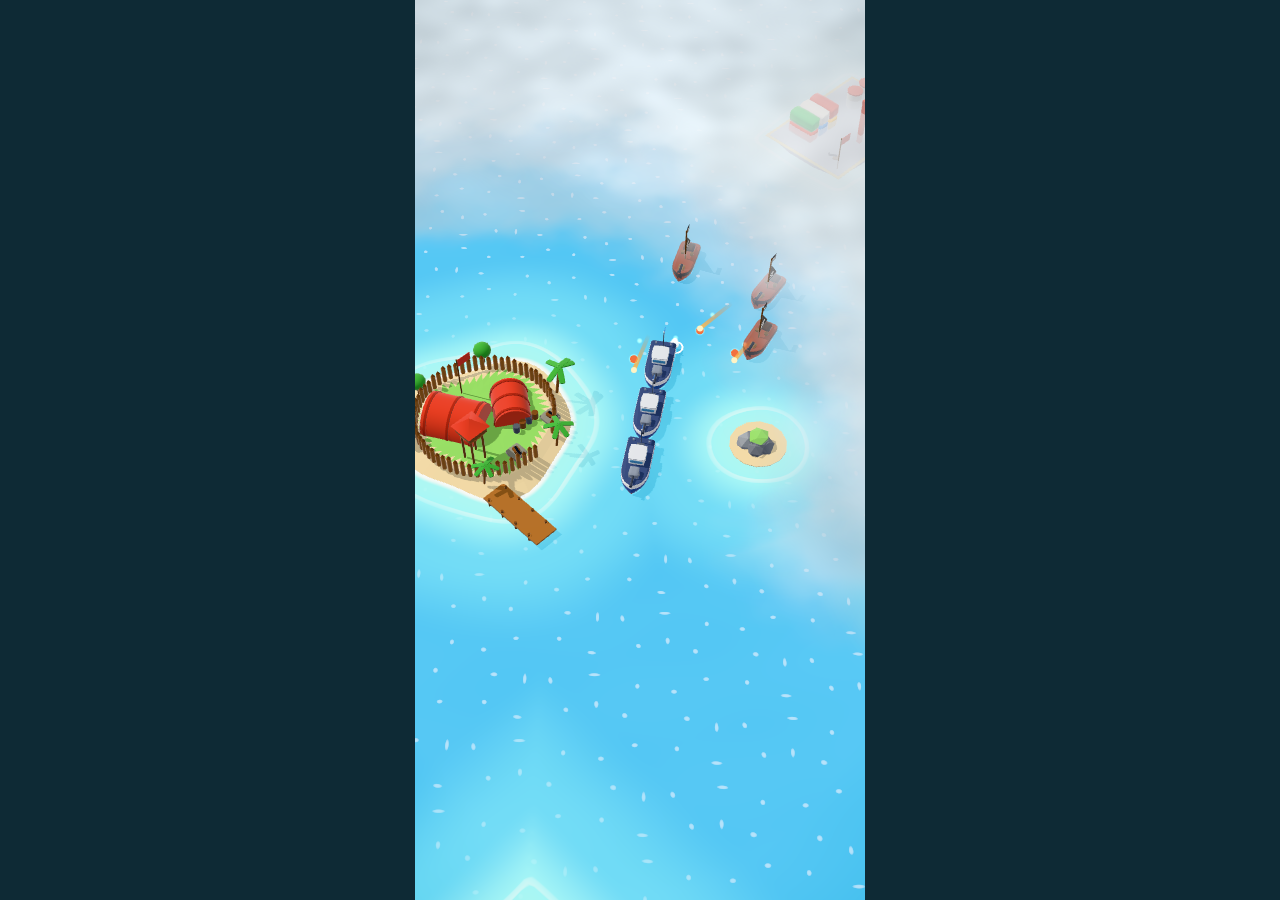
==== index.html @ ae0658dd "Harbor Front: playable HTML prototype Co-Authored-By: Claude Opus 5.5 <noreply@anthropic.com>" ====
<!doctype html>
<html lang="en">
<head>
<meta charset="utf-8">
  <link rel="icon" href="img/ui-power.png">
<meta name="viewport" content="width=device-width,initial-scale=1,maximum-scale=1,user-scalable=no,viewport-fit=cover">
<meta name="apple-mobile-web-app-capable" content="yes">
<meta name="theme-color" content="#1f9fc0">
<title>Harbor Front</title>
<link rel="stylesheet" href="css/game.css">
<script type="importmap">{ "imports": { "three": "./vendor/three.module.js" } }</script>
<link rel="modulepreload" href="vendor/three.module.js">
<link rel="modulepreload" href="vendor/three.core.js">
</head>
<body data-lb="off">
<div id="app">
  <canvas id="cv"></canvas>
  <canvas id="fx2d"></canvas>
  <div id="world"></div>
  <div id="dim" class="hidden"></div>

  <!-- top-left: HQ badge, gold, power, INCOMING -->
  <div id="tl">
    <div id="hqbadge" class="hidden"><img src="img/ic-capt.png" alt=""><b id="t-hq">1</b></div>
    <div id="tlcol">
      <div class="tlrow"><div class="pill" id="p-gold"><img src="img/coin.png" alt=""><span id="t-gold">0</span></div><div class="pill hidden" id="p-gem"><img src="img/gem.png" alt=""><span id="t-gem">0</span></div></div>
      <div class="pill hidden" id="p-power"><i class="shield"></i><span id="t-power">0</span></div>
    </div>
  </div>
  <div id="incoming" class="hidden"><img src="img/inc-flag.png" alt=""><!-- R-300 round 8: the whole mothership at 34 px was a brown blur (second review); its skull bridge with fan rings read as a robot head (third review); Ironjaw's skull-and-crossbones flag --><div><b id="t-inc">14:00</b><span id="t-incs">INCOMING</span></div></div>
  <div id="zboss" class="hidden"><b>PIRATE MOTHERSHIP</b><div class="bb"><i class="tr"></i><i class="hp"></i></div></div>

  <!-- top-right: mission tag -->
  <div id="mission"><div id="dots"></div><span id="t-mission">Mission-1</span></div>
  <button id="b-gear" aria-label="Prototype test panel">TEST</button>

  <!-- right: Upgrades -->
  <button id="b-upg"><i></i><span>Upgrades</span><em id="upg-dot" class="hidden">!</em></button>

  <!-- bottom-left: quest bar -->
  <div id="questwrap">
    <button id="b-heroes" class="hidden"><img src="img/heroes-cards.png" alt=""><span>Captains</span><em class="dot"></em></button>
    <button id="b-fleet" aria-label="Fleet"><img src="img/gunboat-a.png" alt=""></button>
    <button id="quest"><i class="clock"></i><span id="t-quest">Upgrade Gunboat to Lv.2 (1/2)</span></button>
  </div>

  <!-- upgrade card (pops above a shed) -->
  <div id="card" class="hidden">
    <h2 id="c-lv">Level 2</h2><h3 id="c-name">Gunboat</h3>
    <div id="c-stars"></div>
    <div id="c-prog"><i id="c-bar"></i><b>+1</b><img src="img/medal.png" alt=""></div>
    <div id="c-box"><img id="c-img" src="img/gunboat-a.png" alt=""><div><p><i class="ic-dmg"></i><span id="c-dmg">30</span></p><p><i class="ic-clock"></i><span id="c-time">4s</span></p></div></div>
    <button id="c-buy" class="blue"><em id="c-pro">Promote</em><img src="img/coin.png" alt=""><span id="c-cost">2</span></button>
    <div id="c-tip"></div>
  </div>

  <!-- HQ panel: Military Base -> Harbor HQ with boost path -->
  <div id="hq" class="panel hidden">
    <div class="pill star"><img src="img/medal.png" alt=""><span id="h-stars">0</span></div>
    <div class="pill coin" id="h-goldp"><img src="img/coin.png" alt=""><span id="h-gold">0</span></div>
    <button class="x" data-close="hq">&#10005;</button>
    <div id="hq-in">
      <div id="hq-head"><h2>Lv. <b id="h-lv">1</b> Harbor HQ</h2><div id="h-bar"><i></i></div><img src="img/chest.png" alt=""></div>
      <div id="hq-up"></div>
      <div id="hq-list"></div>
    </div>
  </div>

  <div id="confl"></div>
  <!-- dialogue -->
  <div id="talk" class="hidden">
    <button id="skip">Skip &#10095;</button>
    <div id="talk-wrap"><div id="talk-comic" class="hidden"><img src="" alt=""></div><img id="talk-por" src="" alt=""><div id="talk-box"><h4 id="talk-name"></h4><p id="talk-text"></p></div></div>
  </div>

  <div id="finger" class="hidden"></div>
  <div id="toast" class="hidden"></div>
  <div id="spot" class="hidden"></div>
  <div id="callout"></div>
  <div id="fxl"></div>
  <div id="bwarn" class="hidden"><b>BOSS INCOMING</b><small>IRONJAW</small></div>
  <div id="flash"></div>

  <!-- reward popup -->
  <div id="reward" class="hidden"><div class="rays"></div><img id="rw-img" src="img/chest-open.png" alt=""><div id="rw-items"></div><button class="green" id="rw-ok">Collect</button></div>

  <!-- manual battle -->
  <div id="fight" class="hidden">
    <div id="f-top">
      <div class="f-side"><img src="img/por-skye.png" alt=""><span><i class="shield"></i><b id="f-us">0</b></span></div>
      <div id="f-shield">40</div>
      <div class="f-side r"><span><b id="f-them">0</b><i class="shield red"></i></span><img src="img/por-ironjaw.png" alt=""></div>
    </div>
    <div id="f-vs" class="hidden"><div class="vs-l"><img src="img/por-skye.png" alt=""><b id="vs-us">0</b></div><i>VS</i><div class="vs-r"><img src="img/por-ironjaw.png" alt=""><b id="vs-them">0</b></div></div>
    <div id="f-boss"><b>IRONJAW</b><div class="bb"><i class="tr"></i><i class="hp"></i></div></div>
    <div id="f-heroes"></div>
    <div id="f-timer">1:30</div>
    <div id="f-bottom">
      <button id="f-back" aria-label="Back">&#8630;</button>
      <div id="f-energy"><i></i><b id="f-en">50</b></div>
      <button id="f-card"><img src="img/gunboat-a.png" alt=""><span>Strike Squad</span><b><i></i>50</b></button>
      <div id="f-tip" class="hidden">Tap to send a <em>squad</em>!</div>
    </div>
  </div>
  <div id="ult" class="hidden"><div id="ult-card"><em>Ultimate-DPS</em><img src="img/hero-card.jpg" alt=""></div></div>
  <div id="f-lose" class="hidden"><div class="box"><h2>Defeat</h2><p>Ironjaw held on this time.</p><div class="tip"><img id="fl-img" src="img/gunboat-a.png" alt=""><p id="fl-tip"></p></div><div class="btns"><button class="grey" id="fl-back">Harbor</button><button class="green" id="fl-retry">Retry</button></div></div></div>

  <!-- win / end panels -->
  <div id="hqup" class="hidden"><div class="hu-conf"></div><div class="hu-in">
    <h2>HQ Upgrade</h2>
    <div class="hu-badge"><div class="rays"></div><img src="img/hq-badge.png" alt=""><b id="hu-lv">2</b></div>
    <div class="hu-row hu-pw"><span>Power</span><b id="hu-pa">0</b><i>&#10148;</i><b id="hu-pb" class="g">0</b></div>
    <div class="hu-row hu-bo"><span>Boosts</span><b id="hu-a">0</b><i>&#10148;</i><b id="hu-b" class="g">5</b></div>
    <h5>New Buildings</h5>
    <div class="hu-new"><img id="hu-img" src="" alt=""><span id="hu-name"></span></div>
    <p class="hu-tap">Tap to continue</p>
  </div></div>
  <!-- INCOMING (Top Force 9:40 and 30:00): boss art, countdown, rewards, two goals with Go; after the win, Claim -->
  <div id="incp" class="hidden"><div class="ip-in">
    <button class="ip-x" id="ip-x">&#10005;</button>
    <div class="ip-art"><img src="img/boss-mother.png" alt=""><h2>INCOMING</h2></div>
    <b class="ip-t" id="ip-t">14:00</b>
    <h5><span>Rewards</span></h5>
    <div class="ip-rw"><span><img src="img/gem.png" alt=""><b>100</b></span><span><img src="img/coin.png" alt=""><b>300</b></span></div>
    <div id="ip-rows"></div>
    <button class="green hidden" id="ip-claim">Claim</button>
  </div></div>
  <!-- full-screen boss banner (Top Force 25:10) -->
  <div id="banner" class="hidden"><div class="bn-stripe"></div><img src="img/boss-mother.png" alt=""><h2>INCOMING</h2></div>
  <!-- hero lineup before the manual fight (Top Force 25:40: deploy slots, hero cards, Quick Assign, Battles) -->
  <div id="lineup" class="hidden">
    <div class="lu-top"><span>Mission 40</span><b>Assign your captains</b></div>
    <div class="lu-slots"><div class="lu-slot"></div><div class="lu-slot"></div></div>
    <div class="lu-sheet">
      <div class="lu-head">Your captains<small>Each one leads a squad of gunboats and helicopters</small></div>
      <div class="lu-cards" id="lu-cards"></div>
      <div class="lu-btns"><button class="blue" id="lu-back">&#8630;</button><button class="blue" id="lu-quick">Quick Assign</button><button class="green" id="lu-go">Battle</button></div>
    </div>
  </div>
  <!-- first offer (Top Force 28:20): the hero just seen in the fight -->
  <div id="offer" class="hidden"><div class="of-in">
    <button class="ip-x" id="of-x">&#10005;</button>
    <div class="of-head"><h2>Harbor Starter Pack</h2><b class="of-val">5x<br>VALUE</b></div>
    <div class="of-box">
      <img src="img/chest-open.png" alt="">
      <div class="of-items"><span><img src="img/gem.png" alt=""><b>300</b></span><span><img src="img/coin.png" alt=""><b>2,000</b></span><span><img src="img/por-bram.png" alt=""><b>Bram x10</b></span></div>
      <p class="of-d">Gems, gold and <b>10 Bram shards</b> to level up your new captain.</p>
      <button class="gold" id="of-buy">US$0.99</button>
      <s class="of-was">US$4.99</s>
    </div>
    <small>Prototype: no real purchase</small>
  </div></div>
  <!-- hero list (Top Force 33:00) -->
  <div id="heroes" class="hidden">
    <h2>Captains</h2>
    <div class="hl-tabs" id="hl-tabs"><b class="on" data-t="">All</b><b data-t="gunboat">Gunboats</b><b data-t="torpedo">Torpedo</b><b data-t="destroyer">Helicopters</b></div>
    <p class="hl-sum" id="hl-sum"></p>
    <div class="hl-grid" id="hl-grid"></div>
    <p class="hl-note">Tap a captain to see their skill. Shards from chests and packs unlock and level captains.</p>
    <div id="hl-det" class="hidden"></div>
    <button class="blue" id="hl-back">&#8630;</button>
  </div>
  <div id="victory" class="panel hidden"></div>
  <div id="end" class="panel hidden"></div>

  <!-- settings -->
  <div id="settings" class="panel hidden">
    <div class="sbox">
    <button class="x" data-close="settings">&#10005;</button>
    <h2>Prototype Test</h2>
    <p class="row">Game speed <span class="seg" id="s-speed"><button data-v="1">x1</button><button data-v="2">x2</button><button data-v="3">x3</button></span></p>
    <p class="row">Sound <span class="seg" id="s-sound"><button data-v="1">On</button><button data-v="0">Off</button></span></p>
    <p class="row">Vibration <span class="seg" id="s-vibe"><button data-v="1">On</button><button data-v="0">Off</button></span></p>
    <p class="row"><button class="blue" id="s-reset">Restart from Mission 1</button></p>
    <p class="note">Prototype: Harbor Front, one loop of the Top Force: Commander tutorial and core loop on a navy theme.</p>
    </div>
  </div>
</div>
<script type="module" src="js/main.js"></script>
</body>
</html>
---- css/game.css ----
/* Fonts (round 4, owner 04:24 "pick better font to use and make sure easy to read"): Barlow, the same family of
   narrow bold sans Top Force uses for its HUD and dialogue. Semi Condensed for all text, Condensed Italic for names
   and big titles. SIL OFL 1.1, see fonts/Barlow-OFL.txt. */
@font-face { font-family: "Barlow SC"; src: url(../fonts/BarlowSemiCondensed-Bold.ttf) format("truetype"); font-weight: 700; }
@font-face { font-family: "Barlow SC"; src: url(../fonts/BarlowSemiCondensed-ExtraBold.ttf) format("truetype"); font-weight: 800; }
@font-face { font-family: "Barlow C"; src: url(../fonts/BarlowCondensed-Bold.ttf) format("truetype"); font-weight: 700; }
@font-face { font-family: "Barlow C"; src: url(../fonts/BarlowCondensed-ExtraBold.ttf) format("truetype"); font-weight: 800; }
@font-face { font-family: "Barlow C"; src: url(../fonts/BarlowCondensed-BoldItalic.ttf) format("truetype"); font-weight: 700; font-style: italic; }
@font-face { font-family: "Barlow C"; src: url(../fonts/BarlowCondensed-ExtraBoldItalic.ttf) format("truetype"); font-weight: 800; font-style: italic; }
* { box-sizing: border-box; -webkit-tap-highlight-color: transparent; user-select: none; -webkit-user-select: none; }
html, body { margin: 0; height: 100%; background: #0e2a35; overflow: hidden; touch-action: none; }
body { font-family: "Barlow SC", "Arial Narrow", system-ui, sans-serif; font-weight: 700; color: #fff; letter-spacing: 0.1px; }
.ttl, #talk-name, #fightbtn b, #toast.big, .box h2, #card h2, #hq-head h2, #incoming b { font-family: "Barlow C", "Barlow SC", sans-serif; font-style: italic; font-weight: 800; }
button { font: inherit; color: inherit; border: 0; background: none; cursor: pointer; padding: 0; }
.hidden { display: none !important; }

#app { position: relative; height: var(--app-vh, 100dvh); width: min(100vw, calc(var(--app-vh, 100dvh) * 0.5)); margin: 0 auto; overflow: hidden; background: #2bb3d0; }
#cv { position: absolute; inset: 0; width: 100%; height: 100%; display: block; touch-action: none; }
#world { position: absolute; inset: 0; pointer-events: none; }
#fx2d { position: absolute; inset: 0; width: 100%; height: 100%; pointer-events: none; }
#dim { position: absolute; inset: 0; background: rgba(0, 0, 0, 0.55); pointer-events: none; z-index: 5; }

/* outlined game text */
.ol, .pill span, #mission span, #b-upg span, #quest span, #card h2, #card h3, #c-box span, #incoming b, #incoming span, #f-top b, #f-shield, #f-en, #f-timer, .wlab, .lvl, #fightbtn b {
  font-weight: 800; text-shadow: 0 1.5px 0 #10202a, 1px 0 0 #10202a, -1px 0 0 #10202a, 0 -1px 0 #10202a; }

/* ---------- top-left ---------- */
#tl { position: absolute; left: 8px; top: calc(env(safe-area-inset-top, 0px) + 8px); display: flex; gap: 6px; z-index: 6; align-items: flex-start; }
#hqbadge { width: 42px; height: 42px; border-radius: 9px; background: linear-gradient(#5fc3e8, #2a83b8); border: 2px solid #0e3550; position: relative; display: grid; place-items: center; box-shadow: 0 2px 0 #0e3550; }
#hqbadge img { width: 32px; height: 32px; object-fit: contain; }
#hqbadge b { position: absolute; bottom: -4px; left: 50%; transform: translateX(-50%); background: #0e3550; border-radius: 6px; font-size: 11px; padding: 0 5px; }
#tlcol { display: flex; flex-direction: column; gap: 3px; }
.pill { display: flex; align-items: center; gap: 5px; height: 22px; min-width: 76px; padding: 0 10px 0 2px; border-radius: 6px; background: rgba(16, 28, 36, 0.72); font-size: 15px; }
.pill img { width: 20px; height: 20px; object-fit: contain; }
.shield { display: inline-block; width: 18px; height: 20px; background: url(../img/ui-power.png) center / contain no-repeat; }
.shield.red { background-image: url(../img/ui-enemy.png); }
#p-gold.bump { animation: bump 0.25s; }
@keyframes bump { 50% { transform: scale(1.15); } }

#incoming { position: absolute; left: 8px; top: calc(env(safe-area-inset-top, 0px) + 58px); z-index: 6; display: flex; align-items: center; gap: 6px; height: 40px; padding: 0 14px 0 4px;
  background: linear-gradient(#ff4b3a, #d8281e); border: 2px solid #7b120c; border-radius: 6px; box-shadow: 0 2px 0 #7b120c; }
#incoming img { width: 34px; height: 34px; object-fit: cover; object-position: 50% 10%; border-radius: 4px; background: #5a0d08; }
#incoming div { display: flex; flex-direction: column; line-height: 1; }
#incoming b { font-size: 22px; letter-spacing: 0.5px; }
#incoming span { font-size: 11px; font-weight: 800; letter-spacing: 0.5px; }
#incoming.warn { animation: pulse 0.8s infinite; }
@keyframes pulse { 50% { filter: brightness(1.3); } }

/* ---------- mission tag ---------- */
#mission { position: absolute; right: 56px; top: calc(env(safe-area-inset-top, 0px) + 8px); z-index: 6; display: flex; flex-direction: column; align-items: center; gap: 2px; }
#dots { display: flex; gap: 4px; padding: 3px 6px; background: rgba(16, 28, 36, 0.6); border-radius: 14px; }
#dots i { width: 20px; height: 20px; border-radius: 50%; background: #e46b1e; border: 2px solid #3a1a08; display: grid; place-items: center; font-style: normal; font-size: 11px; }
#dots i::after { content: "\2620"; color: #3a1a08; }
#dots i.done { background: #58c742; border-color: #1d4c14; }
#dots i.done::after { content: "\2714"; color: #fff; }
#dots i.boss { background: #c8221a; width: 24px; height: 24px; margin-top: -2px; }
#dots i.boss::after { color: #fff; }
#t-mission { font-size: 14px; }
/* a TEST chip, not a gear: the panel holds prototype test switches, not a game settings page (owner: no settings in early development) */
#b-gear { position: absolute; right: 8px; top: calc(env(safe-area-inset-top, 0px) + 14px); z-index: 6; height: 22px; padding: 0 7px; border-radius: 11px; background: rgba(16, 28, 36, 0.6); font-size: 11px; line-height: 22px; letter-spacing: 0.5px; }

/* ---------- Upgrades ---------- */
#b-upg { position: absolute; right: 6px; top: 62%; z-index: 6; width: 64px; display: flex; flex-direction: column; align-items: center; }
#b-upg i { width: 50px; height: 46px; border-radius: 8px; background: linear-gradient(#56c84a, #2f8d2a); border: 2px solid #164a12; box-shadow: 0 3px 0 #164a12; position: relative; }
#b-upg i::after { content: ""; position: absolute; left: 8px; top: 4px; width: 30px; height: 34px; background: url(../img/ui-up.png) center / contain no-repeat; }
#b-upg span { font-size: 14px; margin-top: 2px; }
#b-upg em { position: absolute; right: 4px; top: -4px; width: 18px; height: 18px; border-radius: 50%; background: #e8261c; border: 2px solid #fff; font-style: normal; font-size: 11px; display: grid; place-items: center; }

/* ---------- quest bar ---------- */
#questwrap { position: absolute; left: 6px; bottom: calc(env(safe-area-inset-bottom, 0px) + 14px); z-index: 6; display: flex; flex-direction: column; gap: 8px; align-items: flex-start; max-width: 86%; }
#b-fleet { width: 42px; height: 42px; border-radius: 50%; background: #1d2a30; border: 2px solid #8fd35a; display: grid; place-items: center; }
#b-fleet img { width: 30px; height: 30px; object-fit: contain; }
#quest { display: flex; align-items: center; gap: 6px; padding: 0 12px 0 0; height: 32px; border-radius: 6px; background: rgba(20, 26, 30, 0.82); font-size: 15px; text-align: left; }
#quest .clock { width: 32px; height: 32px; margin-left: -2px; background: url(../img/ui-clock.png) center / contain no-repeat; font-size: 0; }
#quest.done { background: linear-gradient(#5ccf46, #2f8d2a); animation: pulse 1s infinite; }
#quest.done span::after { content: "  Claim"; color: #fff6a8; }

/* ---------- world labels ---------- */
.wl { position: absolute; transform: translate(-50%, -100%); pointer-events: auto; }
/* round 7: the arming table's bubble (Top Force 0:26: a white bubble with the weapon and a count) */
.armt { display: flex; align-items: center; gap: 2px; padding: 1px 6px 1px 3px; border-radius: 9px; background: #fff; color: #18324a; font-size: 13px; pointer-events: none; box-shadow: 0 2px 0 rgba(0, 0, 0, 0.25); }
.armt::after { content: ''; position: absolute; left: 50%; bottom: -5px; margin-left: -5px; border: 5px solid transparent; border-bottom: 0; border-top-color: #fff; }
.armt img { width: 20px; height: 20px; object-fit: contain; }
.lvl { font-size: 14px; padding: 0 5px; border-radius: 5px; background: rgba(14, 40, 60, 0.7); white-space: nowrap; display: flex; align-items: center; gap: 2px; transition: opacity 0.2s; }
.lvl.over { opacity: 0.3; } /* round 6: a boat under the tag shows through */
.lvl .st { color: #ffcf3d; font-size: 10px; }
.lvl .hst { color: #ffcf3d; font-size: 12px; margin-left: 4px; }
.bang { position: absolute; right: -14px; top: -6px; width: 18px; height: 18px; border-radius: 50%; background: #e8261c; border: 2px solid #fff; font-size: 11px; display: grid; place-items: center; animation: hop 0.9s infinite; }
@keyframes hop { 50% { transform: translateY(-3px); } }
.hit { position: absolute; transform: translate(-50%, -50%); pointer-events: auto; }
.plot { position: absolute; transform: translate(-50%, -50%); pointer-events: auto; width: 84px; height: 56px; display: grid; place-items: center; }
.plot b { font-size: 14px; background: #2f8d2a; border-radius: 5px; padding: 1px 6px; white-space: nowrap; }
.plot b.no { background: rgba(14, 40, 60, 0.8); }
.plot .pin { position: absolute; top: -34px; width: 30px; height: 30px; border-radius: 50% 50% 50% 0; transform: rotate(-45deg); background: linear-gradient(#ffb43d, #f07a14); border: 2px solid #fff; }
.plot .pin img { width: 22px; height: 22px; transform: rotate(45deg); margin: 2px; object-fit: contain; }
.wlab { position: absolute; transform: translate(-50%, -100%); font-size: 12px; text-align: center; pointer-events: none; }
.wlab .bar { width: 64px; height: 12px; background: #2a0c0a; border-radius: 3px; border: 1px solid #000; position: relative; margin-top: 1px; }
.wlab .bar i { position: absolute; inset: 1px; background: #e8261c; border-radius: 2px; }
.wlab .bar b { position: absolute; inset: 0; font-size: 10px; line-height: 11px; }
.wlab .cap { background: rgba(10, 16, 20, 0.75); border-radius: 3px; padding: 0 4px; }
#fightbtn { position: absolute; transform: translate(-50%, -50%); pointer-events: auto; z-index: 7; width: 92px; height: 50px; border-radius: 8px; background: linear-gradient(#ffb43d, #f07a14); border: 3px solid #fff3b0; box-shadow: 0 0 22px #ffcc55, 0 3px 0 #8a3b06;
  display: flex; flex-direction: column; align-items: center; justify-content: center; line-height: 1; animation: pulse 1s infinite; }
/* the hand's tip sits low-left inside the button (it used to sit on the bottom edge and taps missed); the hit area reaches
   10px past the edge so a tap at the tip still lands while the button shrinks on press */
#fightbtn::after { content: ""; position: absolute; inset: -10px; }
#fightbtn b { font-size: 26px; }
#fightbtn span { font-size: 13px; }
.chestw { position: absolute; transform: translate(-50%, -80%); pointer-events: auto; width: 64px; animation: hop 0.9s infinite; filter: drop-shadow(0 0 10px #ffd34a); }

/* ---------- upgrade card ---------- */
#card { position: absolute; z-index: 8; width: 172px; padding: 8px 10px 10px; background: #fff; border-radius: 10px; color: #222; text-align: center; box-shadow: 0 6px 18px rgba(0, 0, 0, 0.35); }
#card h2 { margin: 0; font-size: 22px; color: #fff; }
#card h3 { margin: 0 0 4px; font-size: 15px; color: #fff; }
#c-stars { display: flex; justify-content: center; gap: 2px; font-size: 19px; color: #9da3a8; letter-spacing: -1px; }
#c-stars .on { color: #ffc531; text-shadow: 0 1px 0 #a16a00; }
#c-prog { position: relative; height: 12px; margin: 4px 22px 6px 0; background: #2b3036; border-radius: 6px; }
#c-prog i { position: absolute; left: 2px; top: 2px; bottom: 2px; border-radius: 4px; background: linear-gradient(#7de05b, #3ea52a); }
#c-prog b { position: absolute; right: 2px; top: -1px; font-size: 10px; color: #7de05b; text-shadow: none; }
#c-prog img { position: absolute; right: -24px; top: -6px; width: 22px; height: 22px; object-fit: contain; }
#c-box { display: flex; align-items: center; gap: 6px; background: #d9dcde; border-radius: 6px; padding: 4px; }
#c-box img { width: 64px; height: 50px; object-fit: contain; background: #8c9399; border-radius: 4px; }
#c-box p { margin: 0; display: flex; align-items: center; gap: 4px; font-size: 16px; color: #fff; }
#c-box span { color: #fff; }
.ic-dmg, .ic-clock { width: 18px; height: 18px; display: inline-block; background: center / contain no-repeat; }
.ic-dmg { background-image: url(../img/ui-power.png); }
.ic-clock { background-image: url(../img/ui-clock.png); }
#c-buy { margin-top: 8px; width: 100%; height: 40px; font-size: 20px; display: flex; align-items: center; justify-content: center; gap: 6px; }
#c-buy img { width: 22px; height: 22px; }
#c-buy.off { filter: grayscale(0.7) brightness(0.8); }
#c-tip { position: absolute; left: 50%; bottom: -9px; width: 18px; height: 10px; margin-left: -9px; background: #fff; clip-path: polygon(0 0, 100% 0, 50% 100%); }
.blue { background: linear-gradient(#3aa0ff, #1f6fe0); border: 2px solid #0f3a8a; border-radius: 8px; box-shadow: 0 3px 0 #0f3a8a; color: #fff; text-shadow: 0 1px 0 #0f3a8a; }
.green { background: linear-gradient(#5ccf46, #2f9a2a); border: 2px solid #165012; border-radius: 8px; box-shadow: 0 3px 0 #165012; color: #fff; text-shadow: 0 1px 0 #165012; }
.grey { background: linear-gradient(#a9b0b6, #7c858c); border: 2px solid #4a5258; border-radius: 8px; box-shadow: 0 3px 0 #4a5258; color: #fff; }

/* ---------- panels ---------- */
.panel { position: absolute; inset: 0; z-index: 9; background: rgba(0, 0, 0, 0.6); display: flex; flex-direction: column; align-items: center; justify-content: center; padding: 50px 12px 30px; }
.panel .x { position: absolute; right: 14px; top: calc(env(safe-area-inset-top, 0px) + 14px); font-size: 24px; width: 36px; height: 36px; }
.panel .pill.star { position: absolute; left: 12px; top: calc(env(safe-area-inset-top, 0px) + 16px); min-width: 64px; border-radius: 12px; }
#hq-in { width: 100%; max-width: 360px; background: #e7e2cf; border-radius: 12px; overflow: hidden; color: #222; box-shadow: 0 8px 24px rgba(0, 0, 0, 0.4); }
#hq-head { background: #1f4a3a; padding: 10px 12px 10px; position: relative; }
#hq-head h2 { margin: 0 0 6px; font-size: 24px; color: #fff; text-align: center; }
#hq-head h2 b { color: #ffc531; }
#h-bar { height: 12px; margin-right: 54px; background: #10241c; border-radius: 6px; overflow: hidden; }
#h-bar i { display: block; height: 100%; width: 0; background: linear-gradient(#ffd23d, #f0a614); }
#hq-head img { position: absolute; right: 10px; bottom: 6px; width: 44px; height: 40px; object-fit: contain; }
#hq-up { padding: 8px 10px 0; }
#hq-up .req { display: flex; flex-direction: column; gap: 4px; background: #fff; border-radius: 8px; padding: 8px; font-size: 15px; }
#hq-up .req p { margin: 0; display: flex; justify-content: space-between; }
#hq-up .req p.ok::after { content: "\2714"; color: #2f9a2a; }
#hq-up .req p.no::after { content: "\2716"; color: #c8221a; }
#hq-up button { width: 100%; height: 40px; margin-top: 6px; font-size: 17px; display: flex; align-items: center; justify-content: center; gap: 6px; }
#hq-up button img { width: 20px; }
#hq-list { padding: 8px 10px 12px 34px; position: relative; display: flex; flex-direction: column; gap: 6px; max-height: 52vh; overflow: auto; }
#hq-list::before { content: ""; position: absolute; left: 16px; top: 14px; bottom: 14px; width: 8px; border-radius: 4px; background: #5a5446; }
.brow { position: relative; display: flex; align-items: center; gap: 8px; background: #fbf9f1; border-radius: 8px; padding: 6px 8px; border: 2px solid #d6cfb8; min-height: 60px; }
.brow.ready { background: #c9efb8; border-color: #6fc256; }
.brow.done { background: #dfe7ea; border-color: #b7c4ca; opacity: 0.8; }
.brow .need { position: absolute; left: -30px; top: 50%; width: 22px; height: 22px; margin-top: -11px; background: #c9c1a8; transform: rotate(45deg); border: 2px solid #5a5446; }
.brow .need span { display: block; transform: rotate(-45deg); font-size: 11px; text-align: center; line-height: 18px; color: #3a3426; }
.brow.ready .need, .brow.done .need { background: #ffb43d; }
.brow img { width: 44px; height: 44px; object-fit: contain; }
.brow div { flex: 1; }
.brow h5 { margin: 0; font-size: 16px; }
.brow small { font-size: 13px; color: #555; font-weight: 700; line-height: 1.2; display: block; }
.brow button { width: 72px; height: 34px; font-size: 15px; }
.brow .lockt { font-size: 13px; color: #777; width: 72px; text-align: center; }

/* ---------- dialogue (Top Force shots 009, 024, 037, 096, 135, 174) ----------
   Bust portrait about half the screen wide on one side, its waist tucked behind the box; white box with a thin dark
   edge sitting a little above the bottom, a tail pointing up at the speaker, italic name on a striped plate, a grey
   down-arrow at the bottom right. While someone talks the HUD buttons and the quest bar step aside. */
#talk { position: absolute; inset: 0; z-index: 10; pointer-events: auto; }
#skip { position: absolute; right: 8px; top: calc(env(safe-area-inset-top, 0px) + 10px); background: rgba(30, 36, 40, 0.78); border-radius: 8px; padding: 3px 12px 4px; font-size: 17px; font-weight: 800; z-index: 2; }
#talk-wrap { position: absolute; left: 3.5%; right: 3.5%; bottom: calc(env(safe-area-inset-bottom, 0px) + var(--app-vh, 100dvh) * 0.045); }
#talk-box { position: relative; min-height: calc(var(--app-vh, 100dvh) * 0.165); background: #fff; border: 2px solid #3d4246; border-radius: 10px;
  padding: 10px 18px 24px; color: #3a3a3a; box-shadow: 0 4px 0 rgba(0, 0, 0, 0.18); }
#talk-por { position: absolute; bottom: calc(100% - 18px); left: -6%; width: 62%; max-width: 280px; pointer-events: none; }
#talk-wrap.pop #talk-por { animation: porin 0.22s ease-out; }
#talk.right #talk-por { left: auto; right: -6%; }
@keyframes porin { from { transform: translateY(14px); opacity: 0; } }
/* Top Force 7:13 (story video): a comic panel over the speaker's head shows what they talk about (the red army marching in);
   slightly tilted, thick white border with a dark edge, a tail pointing down at the speaker. The bottom is set in talk(). */
#talk-comic { position: absolute; left: 4%; width: 74%; max-width: 330px; padding: 5px; background: #fff; border: 2px solid #3d4246; border-radius: 9px;
  transform: rotate(-3deg); box-shadow: 0 5px 0 rgba(0, 0, 0, 0.2); pointer-events: none; }
#talk-comic img { display: block; width: 100%; border-radius: 5px; }
#talk-comic::after { content: ""; position: absolute; left: 30%; bottom: -19px; width: 26px; height: 20px; background: url("data:image/svg+xml;utf8,<svg xmlns='http://www.w3.org/2000/svg' viewBox='0 0 26 20'><path d='M0 0 L26 0 L4 19 Z' fill='%23fff'/><path d='M1 1 L4 19 L25 1' fill='none' stroke='%233d4246' stroke-width='2' stroke-linejoin='round'/></svg>") center / 100% 100% no-repeat; }
#talk-comic.cin { animation: comicin 0.3s cubic-bezier(0.3, 1.5, 0.5, 1); }
@keyframes comicin { from { transform: rotate(-3deg) scale(0.6); opacity: 0; } }
#talk-box::before { content: ""; position: absolute; left: 20%; top: -19px; width: 30px; height: 21px; background: url("data:image/svg+xml;utf8,<svg xmlns='http://www.w3.org/2000/svg' viewBox='0 0 30 21'><path d='M1 21 L1 1 L29 17 L29 21 Z' fill='%23fff'/><path d='M1 17 L1 1 L29 17' fill='none' stroke='%233d4246' stroke-width='2' stroke-linejoin='round'/></svg>") center / 100% 100% no-repeat; }
#talk-box::after { content: ""; position: absolute; right: 16px; bottom: 9px; border: 8px solid transparent; border-top: 9px solid #b9bdc0; border-bottom: 0; animation: hop 0.9s infinite; }
#talk.right #talk-box::before { left: auto; right: 22%; transform: scaleX(-1); }
#talk-name { margin: 0 0 4px; font-size: 27px; line-height: 1.05; color: #3a3a3a; letter-spacing: 0.2px;
  background: repeating-linear-gradient(-60deg, #ececec 0 7px, transparent 7px 14px) right center / 72% 70% no-repeat; }
#talk-text { margin: 0; font-size: 18px; line-height: 1.3; font-weight: 700; }
#talk-text em { color: #1f86d6; font-style: normal; }
#talk-text em.r { color: #d4241a; }
#app.talking #b-upg, #app.talking #questwrap, #app.talking #world > :not(.keep), #app.talking #card, #app.talking #mission, #app.talking #b-gear,
#app.talking #finger, #app.talking #incoming, #app.talking #dim { visibility: hidden; }

/* ---------- tutorial finger ---------- */
#finger { position: absolute; z-index: 11; width: 48px; height: 58px; pointer-events: none; background: url(../img/ui-finger.png) center / contain no-repeat; filter: drop-shadow(0 3px 2px rgba(0, 0, 0, 0.35)); transform: translate(-16%, -2%); transform-origin: 16% 0; animation: tap 0.9s infinite; }
@keyframes tap { 50% { transform: translate(-16%, 10%) scale(0.92); } }
.ringpulse { position: absolute; z-index: 10; pointer-events: none; border-radius: 50%; border: 3px solid #ffd23d; transform: translate(-50%, -50%); animation: ring 1s infinite; }
@keyframes ring { from { opacity: 1; width: 20px; height: 20px; } to { opacity: 0; width: 80px; height: 80px; } }

#toast { position: absolute; left: 50%; top: 22%; transform: translateX(-50%); z-index: 12; background: rgba(16, 28, 36, 0.86); padding: 8px 16px; border-radius: 10px; font-size: 18px; font-weight: 800; text-align: center; pointer-events: none; white-space: nowrap; }
#toast.big { font-size: 30px; background: linear-gradient(#ff4b3a, #b81a12); border: 2px solid #fff3b0; }
#toast.gold { background: linear-gradient(#ffb43d, #e07a14); border: 2px solid #fff3b0; }

/* ---------- reward ---------- */
#reward { position: absolute; inset: 0; z-index: 12; background: rgba(0, 0, 0, 0.7); display: flex; flex-direction: column; align-items: center; justify-content: center; gap: 12px; }
#reward .rays { position: absolute; width: 420px; height: 420px; left: 50%; top: 42%; margin: -210px 0 0 -210px; background: repeating-conic-gradient(rgba(255, 220, 120, 0.25) 0 10deg, transparent 10deg 20deg); border-radius: 50%; animation: spin 8s linear infinite; mask: radial-gradient(circle, #000 30%, transparent 70%); -webkit-mask: radial-gradient(circle, #000 30%, transparent 70%); }
@keyframes spin { to { transform: rotate(360deg); } }
#rw-img { width: 150px; position: relative; animation: pop 0.4s; }
@keyframes pop { from { transform: scale(0.3); } 70% { transform: scale(1.1); } }
#rw-items { display: flex; gap: 14px; position: relative; }
#rw-items div { display: flex; flex-direction: column; align-items: center; font-size: 18px; }
#rw-items img { width: 48px; height: 48px; object-fit: contain; }
#rw-ok { width: 160px; height: 46px; font-size: 20px; position: relative; }

/* ---------- manual battle ---------- */
#fight { position: absolute; inset: 0; z-index: 9; background: transparent; pointer-events: none; }
#fight > * { pointer-events: auto; }
#app.infight #world, #app.infight #tl, #app.infight #incoming, #app.infight #mission, #app.infight #b-gear,
#app.infight #b-upg, #app.infight #questwrap, #app.infight #dim, #app.infight #card { display: none !important; }
#f-top { position: absolute; left: 0; right: 0; top: calc(env(safe-area-inset-top, 0px) + 6px); display: flex; justify-content: space-between; align-items: flex-start; padding: 0 8px; }
.f-side { display: flex; align-items: center; gap: 4px; }
.f-side img { width: 40px; height: 40px; object-fit: cover; object-position: 50% 10%; border-radius: 8px; border: 2px solid #0e3550; background: #5fc3e8; }
.f-side.r img { background: #a8221a; border-color: #4a0c08; }
.f-side span { display: flex; align-items: center; gap: 3px; font-size: 15px; }
#f-shield { width: 48px; height: 52px; background: linear-gradient(#ff5a46, #c0241c); clip-path: polygon(50% 0, 100% 14%, 92% 64%, 50% 100%, 8% 64%, 0 14%); display: grid; place-items: center; font-size: 22px; padding-bottom: 6px; }
#f-timer { position: absolute; left: 50%; top: calc(env(safe-area-inset-top, 0px) + 62px); transform: translateX(-50%); font-size: 16px; background: rgba(16, 28, 36, 0.6); padding: 0 10px; border-radius: 8px; }
#f-heroes { position: absolute; inset: 0; pointer-events: none; }
.fhero { position: absolute; transform: translate(-50%, -100%); pointer-events: auto; width: 38px; height: 46px; }
.fhero img { width: 34px; height: 34px; object-fit: cover; object-position: 50% 10%; border-radius: 6px; border: 2px solid #fff; background: #2a83b8; }
.fhero .ub { position: absolute; left: 2px; right: 2px; bottom: 2px; height: 5px; background: #222; border-radius: 3px; overflow: hidden; }
.fhero .ub i { display: block; height: 100%; width: 0; background: #ffd23d; }
.fhero.full img { border-color: #ffd23d; box-shadow: 0 0 12px #ffd23d; animation: pulse 0.6s infinite; }
#f-bottom { position: absolute; left: 0; right: 0; bottom: 0; height: 132px; background: rgba(20, 40, 56, 0.55); display: flex; align-items: center; justify-content: center; padding-bottom: env(safe-area-inset-bottom, 0px); }
#f-back { position: absolute; left: 10px; top: -60px; width: 46px; height: 42px; border-radius: 8px; background: linear-gradient(#5fb2ff, #2f6fd8); border: 2px solid #0f3a8a; font-size: 24px; }
/* look review (round 5): a dark HUD pill on the back button's row (Top Force 12:58), not loose digits that read as the repair pad's price */
#f-energy { position: absolute; left: 50%; top: -56px; transform: translateX(-50%); display: flex; align-items: center; gap: 6px; font-size: 22px; height: 36px; padding: 0 16px 0 8px; border-radius: 18px; background: rgba(14, 24, 34, 0.72); box-shadow: 0 2px 0 rgba(0, 0, 0, 0.3); }
#f-energy i { width: 26px; height: 26px; background: url(../img/ui-energy.png) center / contain no-repeat; }
#f-card { width: 84px; height: 104px; border-radius: 8px; background: linear-gradient(#e8eef2, #b8c4cc); border: 3px solid #fff; display: flex; flex-direction: column; align-items: center; justify-content: space-between; padding: 4px; color: #222; font-size: 12px; }
#f-card img { width: 62px; height: 52px; object-fit: contain; }
#f-card b { display: flex; align-items: center; gap: 3px; font-size: 16px; color: #fff; text-shadow: 0 1px 0 #000; }
#f-card b i { width: 16px; height: 16px; background: url(../img/ui-energy.png) center / contain no-repeat; }
#f-card.off { filter: grayscale(0.8) brightness(0.8); }
#ult { position: absolute; inset: 0; z-index: 13; background: #000; display: grid; place-items: center; overflow: hidden; }
#ult-card { position: relative; width: 86%; animation: slide 1.4s ease-out forwards; }
#ult-card img { width: 100%; border: 6px solid #ff9b2a; border-radius: 6px; display: block; }
#ult-card em { position: absolute; right: 8px; top: -26px; background: #ff9b2a; color: #fff3d0; font-style: normal; padding: 2px 12px; border-radius: 6px 6px 0 0; font-size: 18px; }
@keyframes slide { from { transform: translateX(110%) rotate(4deg); } 20% { transform: translateX(-3%); } 80% { transform: translateX(0); opacity: 1; } to { transform: translateX(0); opacity: 0; } }

/* ---------- victory, end, settings ---------- */
.box { width: 100%; max-width: 340px; background: #1d2a34; border: 2px solid #3b5a6e; border-radius: 12px; padding: 14px; text-align: center; }
.box h2 { margin: 0 0 8px; font-size: 26px; color: #ffd23d; }
.box p { margin: 6px 0; font-weight: 700; font-size: 16px; line-height: 1.35; }
.box .rows div { display: flex; align-items: center; gap: 8px; margin: 4px 0; font-size: 15px; }
.box .rows img { width: 30px; height: 30px; object-fit: cover; object-position: 50% 10%; border-radius: 6px; }
.box .rows .b { flex: 1; height: 10px; background: #0e1820; border-radius: 5px; overflow: hidden; }
.box .rows .b i { display: block; height: 100%; background: linear-gradient(#ffd23d, #f0a614); }
.box button { margin-top: 10px; width: 100%; height: 44px; font-size: 18px; }
#settings h2 { margin: 0 0 10px; }
#settings .row { display: flex; align-items: center; gap: 10px; justify-content: center; }
#settings .note { font-size: 12px; font-weight: 700; max-width: 300px; text-align: center; color: #cfd8de; }
#settings a { color: #8ab4ff; }
.seg { display: inline-flex; border-radius: 8px; overflow: hidden; border: 2px solid #3b5a6e; }
.seg button { padding: 4px 12px; background: #1d2a34; }
.seg button.on { background: #2f8d2a; }
#s-reset { padding: 8px 14px; }

/* QA: stop endless CSS animations so the recorder sees stable frames */
html.qa *, html.qa *::before, html.qa *::after { animation-iteration-count: 1 !important; }
/* a full panel covers the top HUD (Top Force: the star pill takes the gold pill's corner) */
#app.panelopen #tl, #app.panelopen #mission, #app.panelopen #b-gear, #app.panelopen #incoming { visibility: hidden; }

/* HQ Upgrade (Top Force 3:50 and 9:30): camera pulls back, then a dark full screen with a winged badge, what grew, the new building, tap to continue */
#hqup { position: absolute; inset: 0; z-index: 12; background: rgba(12, 16, 22, 0.78); display: flex; align-items: center; justify-content: center; overflow: hidden; }
#hqup .hu-in { position: relative; width: 74%; max-width: 300px; display: flex; flex-direction: column; align-items: center; margin-top: -8%; animation: pop 0.35s ease-out; }
#hqup h2 { margin: 0; font-size: 34px; color: #fff; text-shadow: 0 2px 0 #0008; }
.hu-badge { position: relative; width: 92%; margin: 2px 0 -6px; }
.hu-badge img { position: relative; display: block; width: 100%; }
.hu-badge .rays { position: absolute; width: 150%; aspect-ratio: 1; left: -25%; top: 50%; transform: translateY(-50%); background: radial-gradient(circle, rgba(255, 214, 110, 0.55), transparent 62%); }
.hu-badge b { position: absolute; left: 50%; top: 53%; transform: translate(-50%, -50%); font-family: "Barlow C", sans-serif; font-style: italic; font-weight: 800; font-size: 52px; color: #fff3c4; text-shadow: 0 3px 0 #7a4b06, 0 0 12px #ffcf4a; }
.hu-row { width: 100%; display: flex; align-items: center; gap: 8px; background: rgba(255, 255, 255, 0.1); border-radius: 8px; padding: 10px 14px; font-size: 17px; }
.hu-row span { margin-right: auto; }
.hu-row i { color: #59d65a; font-style: normal; font-size: 15px; }
.hu-row .g { color: #59d65a; }
.hu-row.hu-pw { font-size: 21px; font-weight: 800; background: rgba(255, 255, 255, 0.16); }
.hu-row.hu-bo { margin-top: 5px; padding: 6px 14px; font-size: 15px; }
#hqup h5 { margin: 16px 0 6px; font-size: 17px; color: #dfe6ea; }
.hu-new { display: flex; flex-direction: column; align-items: center; gap: 2px; font-size: 16px; }
.hu-new img { width: 96px; height: 80px; object-fit: contain; }
.hu-tap { margin: 22px 0 0; font-size: 15px; color: #b9c2c8; animation: pulse 1.2s infinite; }
.hu-conf i { position: absolute; top: -12px; width: 8px; height: 13px; border-radius: 2px; animation: fall linear forwards; }
@keyframes fall { to { transform: translateY(110vh) rotate(720deg); } }

/* ---------- round 4: Top Force tutorial beats we were missing ---------- */
/* world sprites (castaway, Bram, Skye) and their HELP sticker */
.spr { position: absolute; transform: translate(-50%, -82%); pointer-events: auto; }
.spr img { width: 100%; display: block; filter: drop-shadow(0 4px 3px rgba(0, 20, 40, 0.35)); }
.spr .help { position: absolute; left: 58%; top: -14%; font: italic 800 20px/1 "Barlow C", sans-serif; color: #fff; background: linear-gradient(#ff9a1f, #e8560e); border: 2px solid #fff; border-radius: 6px; padding: 2px 7px 1px; transform: rotate(-8deg); box-shadow: 0 2px 0 #8a2a00; animation: hop 0.9s infinite; }
.spr.tap { cursor: pointer; }
/* speech bubble in the world (Top Force 006, 015, 055, 080, 102) */
.bub { position: absolute; z-index: 1; transform: translate(-50%, calc(-100% - 14px)); pointer-events: none; background: #fff; color: #1d2430; font: 700 15px/1.2 "Barlow SC", sans-serif; padding: 7px 12px; border-radius: 7px; max-width: 210px; width: max-content; text-align: center; box-shadow: 0 3px 0 rgba(0, 0, 0, 0.25); }
.bub::after { content: ""; position: absolute; left: calc(50% + var(--tail, 0px)); bottom: -9px; margin-left: -9px; border: 9px solid transparent; border-bottom: 0; border-top-color: #fff; }
.bub.below { transform: translate(-50%, 14px); }
.bub.below::after { bottom: auto; top: -9px; border: 9px solid transparent; border-top: 0; border-bottom-color: #fff; }
.bub em { color: #1f86d6; font-style: normal; }
.bub em.r { color: #d4241a; }
/* a gift drops on a fresh plot and bursts as the building pops up */
.drop { position: absolute; transform: translate(-50%, -90%); pointer-events: none; width: 70px; animation: drop 1.2s ease-out forwards; }
.drop img { width: 100%; display: block; }
@keyframes drop { 0% { transform: translate(-50%, -400%); opacity: 1; } 35% { transform: translate(-50%, -90%) scale(1.1, 0.9); } 50% { transform: translate(-50%, -100%) scale(1); } 80% { transform: translate(-50%, -100%) scale(1.15); opacity: 1; } 100% { transform: translate(-50%, -100%) scale(1.8); opacity: 0; } }
/* HQ Lv.3 builds for 5 seconds (Top Force 9:20) */
.hqwait { position: absolute; transform: translate(-50%, -100%); pointer-events: none; display: flex; align-items: center; gap: 4px; background: rgba(10, 20, 26, 0.85); border: 2px solid #8fd35a; border-radius: 16px; padding: 2px 10px 2px 3px; font: 800 18px/1 "Barlow SC", sans-serif; }
.hqwait i { width: 22px; height: 22px; border-radius: 50%; background: #2f9a2a url(../img/ui-up.png) center / 70% no-repeat; }
/* Promote: the level that adds a star (Top Force 014) */
#c-pro { display: none; font-style: normal; }
#c-buy.promo { flex-wrap: wrap; height: 52px; gap: 0 4px; align-content: center; }
#c-buy.promo #c-pro { display: block; width: 100%; font-size: 19px; line-height: 1.05; }
#c-buy.promo img { width: 16px; height: 16px; }
#c-buy.promo #c-cost { font-size: 15px; }
/* Heroes button (Top Force 177) */
#b-heroes { position: relative; width: 58px; height: 54px; border-radius: 8px; background: linear-gradient(#2a7fd6, #1b4f9a); border: 2px solid #0e2f60; box-shadow: 0 3px 0 #0e2f60; display: flex; flex-direction: column; align-items: center; justify-content: flex-end; padding-bottom: 2px; }
#b-heroes img { position: absolute; top: -12px; width: 52px; }
#b-heroes span { font-size: 13px; position: relative; text-shadow: 0 1px 0 #0e2f60; }
#b-heroes .dot { position: absolute; right: -4px; top: -4px; width: 12px; height: 12px; border-radius: 50%; background: #ff3b2a; border: 2px solid #fff; }
/* INCOMING panel */
#incp { position: absolute; inset: 0; z-index: 12; background: rgba(0, 0, 0, 0.62); display: flex; align-items: center; justify-content: center; }
.ip-in { position: relative; width: 84%; max-width: 330px; background: #eef1f4; color: #1d2430; border-radius: 10px; padding: 0 10px 12px; text-align: center; animation: pop 0.25s ease-out; }
.ip-x { position: absolute; right: 6px; top: 6px; z-index: 2; width: 30px; height: 30px; border-radius: 50%; background: #fff; color: #1d2430; font-size: 16px; box-shadow: 0 2px 0 rgba(0, 0, 0, 0.3); }
.ip-art { position: relative; margin: 0 -10px; height: 170px; background: linear-gradient(160deg, #ff8a2a, #c22a14 60%, #4a0d10); border-radius: 10px 10px 0 0; overflow: hidden; }
.ip-art img { position: absolute; left: 50%; top: 4px; height: 150px; transform: translateX(-50%); }
.ip-art h2 { position: absolute; left: 0; right: 0; bottom: 4px; margin: 0; font: italic 800 34px/1 "Barlow C", sans-serif; color: #5ec8ff; text-shadow: 0 2px 0 #10306a, 0 0 8px #10306a; letter-spacing: 1px; }
.ip-t { display: inline-block; margin: 8px 0 2px; background: #3a2a2a; color: #ff7a5a; font: 800 20px/1 "Barlow SC", sans-serif; padding: 3px 12px; border-radius: 5px; }
#incp h5 { margin: 6px 0 4px; font-size: 15px; display: flex; align-items: center; gap: 8px; }
#incp h5::before, #incp h5::after { content: ""; flex: 1; height: 2px; background: #c6ccd2; }
.ip-rw { display: flex; justify-content: center; gap: 10px; }
.ip-rw span { position: relative; width: 50px; height: 50px; border-radius: 6px; background: linear-gradient(#b48cff, #7a4fd8); display: grid; place-items: center; }
.ip-rw span:last-child { background: linear-gradient(#ffd66a, #f0a614); }
.ip-rw img { width: 34px; height: 34px; object-fit: contain; }
.ip-rw b { position: absolute; right: 3px; bottom: 0; font-size: 13px; color: #fff; text-shadow: 0 1px 1px #000; }
.ip-row { display: flex; align-items: center; gap: 8px; margin-top: 8px; background: #fff; border-radius: 6px; padding: 6px 8px; text-align: left; font-size: 14px; font-weight: 700; }
.ip-row .tri { flex: none; width: 24px; height: 21px; background: #f3b21a; clip-path: polygon(50% 0, 100% 100%, 0 100%); display: grid; place-items: end center; font-size: 13px; color: #1d2430; padding-bottom: 1px; }
.ip-row.ok .tri { background: #5ccf46; }
.ip-row span { flex: 1; }
.ip-row button { flex: none; padding: 5px 14px; font-size: 15px; }
#ip-claim { margin-top: 12px; width: 70%; height: 44px; font-size: 19px; }
/* boss banner */
#banner { position: absolute; inset: 0; z-index: 13; background: rgba(8, 8, 12, 0.88); display: flex; flex-direction: column; align-items: center; justify-content: center; overflow: hidden; pointer-events: auto; }
#banner .bn-stripe { position: absolute; left: -10%; right: -10%; top: 48%; height: 120px; background: linear-gradient(90deg, #ff9a2a, #e8420e); transform: rotate(-12deg); animation: bnslide 0.5s ease-out; }
#banner img { position: relative; width: 78%; margin-bottom: -40px; animation: pop 0.4s ease-out; }
#banner h2 { position: relative; margin: 0; font: italic 800 54px/1 "Barlow C", sans-serif; color: #ffe08a; text-shadow: 0 3px 0 #7a1a00, 0 0 14px #000; transform: rotate(-6deg); animation: pop 0.5s ease-out; }
@keyframes bnslide { from { transform: translateX(-100%) rotate(-12deg); } to { transform: rotate(-12deg); } }
/* hero lineup */
#lineup { position: absolute; inset: 0; z-index: 9; pointer-events: none; }
#lineup > * { pointer-events: auto; }
.lu-top { position: absolute; left: 50%; top: calc(env(safe-area-inset-top, 0px) + 10px); transform: translateX(-50%); text-align: center; background: rgba(10, 20, 26, 0.8); border-radius: 8px; padding: 4px 14px; }
.lu-top span { display: block; font-size: 13px; color: #ffd23d; }
.lu-top b { font-size: 17px; }
.lu-slots { position: absolute; left: 0; right: 0; top: 50%; display: flex; justify-content: center; gap: 22px; }
.lu-slot { width: 78px; height: 78px; border-radius: 10px; border: 3px dashed rgba(255, 255, 255, 0.85); background: rgba(255, 255, 255, 0.18); display: grid; place-items: center; transform: perspective(300px) rotateX(35deg); }
.lu-slot::before { content: "+"; font-size: 40px; color: #fff; opacity: 0.9; }
.lu-slot.on { border-style: solid; border-color: #ffd23d; background: none; transform: none; }
.lu-slot.on::before { display: none; }
.lu-slot img { width: 74px; height: 74px; object-fit: cover; object-position: 50% 8%; border-radius: 8px; animation: pop 0.25s ease-out; }
.lu-sheet { position: absolute; left: 0; right: 0; bottom: 0; background: #e8ecef; color: #1d2430; border-radius: 12px 12px 0 0; padding: 10px 10px calc(env(safe-area-inset-bottom, 0px) + 10px); }
.lu-tabs, .hl-tabs { display: flex; gap: 4px; margin-bottom: 8px; }
.lu-tabs b, .hl-tabs b { flex: 1; text-align: center; padding: 4px 0; border-radius: 6px; background: #c9d1d8; font-size: 14px; }
.lu-tabs b.on, .hl-tabs b.on { background: #2f9a2a; color: #fff; }
.lu-cards { display: flex; gap: 8px; min-height: 96px; }
.lu-card { position: relative; width: 74px; height: 92px; border-radius: 8px; overflow: hidden; background: linear-gradient(#8a5bd8, #4b2a8a); border: 2px solid #2a1650; }
.lu-card img { width: 100%; height: 74px; object-fit: cover; object-position: 50% 8%; display: block; }
.lu-card b { position: absolute; left: 0; right: 0; bottom: 0; background: rgba(0, 0, 0, 0.55); color: #fff; font-size: 12px; text-align: center; }
.lu-card.used { filter: grayscale(1) brightness(0.6); }
.lu-btns { display: flex; gap: 8px; margin-top: 10px; }
.lu-btns button { height: 46px; font-size: 18px; flex: 1; }
.lu-btns #lu-back { flex: none; width: 50px; }
#lu-go.off { filter: grayscale(0.8) brightness(0.8); }
/* victory with damage per hero (Top Force 163) */
#victory { background: rgba(4, 10, 18, 0.82); } /* look review (round 5): the fight showed through the old 60% dim */
#victory .vic { width: 100%; max-width: 360px; text-align: center; animation: pop 0.3s ease-out; }
.v-ban { margin: 0 -20px; padding: 10px 0 8px; background: linear-gradient(90deg, transparent, #ffc83a 15%, #ffdf5a 50%, #ffc83a 85%, transparent); font: italic 800 46px/1 "Barlow C", sans-serif; color: #fff; text-shadow: 0 3px 0 #b86a00; }
.vic h3 { margin: 10px 0 8px; font-size: 22px; color: #fff; }
.v-tabs { display: flex; margin: 12px 0 6px; background: #1d2a34; border-radius: 6px; overflow: hidden; }
.v-tabs b { flex: 1; padding: 6px 0; font-size: 15px; }
.v-tabs b.on { background: linear-gradient(#5fd35a, #2f9e3a); color: #fff; } /* P2L-20: the selected tab reads at a glance (Top Force 13:31) */
.v-rw { display: flex; justify-content: center; gap: 10px; margin: 4px 0 2px; }
.v-rw span { position: relative; width: 56px; height: 56px; border-radius: 8px; background: linear-gradient(#ffd66a, #f0a614); border: 2px solid #8a5a10; display: grid; place-items: center; animation: popin 0.35s 0.25s cubic-bezier(0.3, 1.6, 0.5, 1) both; }
.v-rw img { width: 38px; height: 38px; object-fit: contain; }
.v-rw b { position: absolute; right: 3px; bottom: 0; font-size: 14px; color: #fff; text-shadow: 0 1px 1px #000, 0 0 3px #000; }
.mvp.late { opacity: 0; transform: scale(2.2); display: inline-block; }
.mvp.late.in { opacity: 1; transform: scale(1); transition: transform 0.28s cubic-bezier(0.3, 1.8, 0.5, 1), opacity 0.12s; }
.v-row { display: flex; align-items: center; gap: 8px; background: #2b3e4c; border: 2px solid #4a6a80; border-radius: 6px; padding: 4px 8px 4px 4px; margin: 6px 0; text-align: left; }
.v-row img { width: 44px; height: 44px; object-fit: cover; object-position: 50% 8%; border-radius: 4px; background: #4b2a8a; }
.v-row div { flex: 1; }
.v-row p { margin: 0 0 3px; display: flex; justify-content: space-between; font-size: 16px; font-weight: 800; }
.v-row .b { height: 9px; background: #0e1820; border-radius: 5px; overflow: hidden; }
.v-row .b i { display: block; height: 100%; background: linear-gradient(#ffd23d, #f0a614); }
#v-ok { margin-top: 18px; width: 60%; height: 46px; font-size: 19px; }
/* first offer */
#offer { position: absolute; inset: 0; z-index: 12; background: rgba(0, 0, 0, 0.75); display: flex; align-items: center; justify-content: center; }
.of-in { position: relative; width: 86%; max-width: 340px; text-align: center; animation: ofin 0.45s cubic-bezier(0.3, 1.5, 0.5, 1) both; }
@keyframes ofin { from { transform: translateY(80px) scale(0.6); opacity: 0; } } /* P2L-21: the offer rises in */
#offer:not(.hidden) { animation: dimin 0.25s ease-out; }
@keyframes dimin { from { background: rgba(0, 0, 0, 0); } }
.of-q { display: inline-block; margin: 0 0 8px; background: #fff; color: #1d2430; padding: 6px 12px; border-radius: 6px; font-weight: 800; transform: rotate(-3deg); }
.of-card { position: relative; border: 5px solid #ff9b2a; border-radius: 10px; overflow: hidden; background: #ff9b2a; }
.of-card img { display: block; width: 100%; }
.of-ur { position: absolute; left: 8px; top: 6px; font: italic 800 42px/1 "Barlow C", sans-serif; color: #ffd23d; text-shadow: 0 3px 0 #9a3a00; }
.of-name { position: absolute; right: 0; top: 10px; display: flex; flex-direction: column; align-items: flex-end; }
.of-name em { font-style: normal; background: #e8420e; color: #fff; padding: 1px 10px; font-size: 16px; }
.of-name b { background: #ff9b2a; color: #fff; padding: 1px 12px; font: italic 800 28px/1.1 "Barlow C", sans-serif; text-shadow: 0 2px 0 #9a3a00; }
.of-d { margin: 10px 0; font-weight: 700; }
.of-d b { color: #ffd23d; }
.gold { background: linear-gradient(#ffe066, #f0a614); border: 2px solid #9a5a00; border-radius: 8px; box-shadow: 0 3px 0 #9a5a00; color: #5a2a00; }
#of-buy { width: 66%; height: 48px; font-size: 20px; }
.of-in small { display: block; margin-top: 6px; color: #cfd8de; font-size: 12px; }
/* hero list */
#heroes { position: absolute; inset: 0; z-index: 12; background: #20313d; display: flex; flex-direction: column; padding: calc(env(safe-area-inset-top, 0px) + 10px) 10px calc(env(safe-area-inset-bottom, 0px) + 10px); }
#heroes h2 { margin: 0 0 8px; font-size: 28px; color: #fff; }
.hl-grid { flex: 1; overflow-y: auto; display: grid; grid-template-columns: repeat(4, 1fr); gap: 7px; align-content: start; background: #e8ecef; border-radius: 8px; padding: 8px; }
.hl-card { position: relative; aspect-ratio: 0.72; border-radius: 7px; overflow: hidden; background: linear-gradient(#8a5bd8, #4b2a8a); border: 2px solid #2a1650; }
.hl-card img { width: 100%; height: 100%; object-fit: cover; object-position: 50% 6%; display: block; }
.hl-card b { position: absolute; left: 0; right: 0; bottom: 0; background: rgba(0, 0, 0, 0.55); color: #fff; font-size: 12px; text-align: center; }
.hl-card .new { position: absolute; right: 0; top: 0; background: #ff3b2a; color: #fff; font-size: 11px; padding: 0 5px; border-radius: 0 0 0 5px; }
.hl-card.lock { background: linear-gradient(#5d6d78, #39454e); border-color: #26313a; display: grid; place-items: center; }
.hl-card.lock::before { content: "?"; font: 800 40px/1 "Barlow SC", sans-serif; color: #8d9ba5; }
#hl-back { margin-top: 10px; width: 54px; height: 44px; font-size: 20px; }
/* hero lineup hides the harbor HUD */
#app.lineup #world, #app.lineup #tl, #app.lineup #incoming, #app.lineup #mission, #app.lineup #b-gear,
#app.lineup #b-upg, #app.lineup #questwrap, #app.lineup #dim, #app.lineup #card { display: none !important; }
#lu-go:disabled { filter: grayscale(1); opacity: 0.6; }
#incoming { cursor: pointer; }
#victory h3 { margin: 6px 0 0; font-size: 20px; color: #ffd23d; }
#victory #v-ok { margin-top: 14px; width: 60%; height: 46px; font-size: 20px; }

/* Round 5 (owner 2026-11-12 Image #4 "i think bugged", Image #5 "looks very confusing"): the gift, chest, Bram, the
   castaway and Skye are now small 3D figures on the ground (view.js props). Over them only a see-through tap area and,
   for anyone in trouble, a white comic HELP burst like Top Force 025 and 059. */
.hit { position: absolute; transform: translate(-50%, -50%); pointer-events: auto; cursor: pointer; border-radius: 50%; -webkit-tap-highlight-color: transparent; }
.burst { position: absolute; width: 66px; height: 46px; transform: translate(-50%, -100%) rotate(-6deg); pointer-events: none; display: grid; place-items: center; filter: drop-shadow(0 3px 2px rgba(0, 20, 40, 0.35)); animation: burst 1.1s ease-in-out infinite; transform-origin: 50% 100%; }
.burst::before, .burst::after { content: ""; position: absolute; clip-path: polygon(54% 0%, 60% 19%, 75% 11%, 74% 27%, 93% 25%, 82% 41%, 94% 48%, 82% 57%, 95% 71%, 76% 71%, 79% 88%, 63% 80%, 57% 94%, 47% 83%, 34% 97%, 32% 78%, 17% 82%, 21% 67%, 2% 64%, 17% 51%, 6% 41%, 20% 36%, 11% 18%, 30% 24%, 31% 6%, 45% 17%); }
.burst::before { inset: 0; background: #3a2a1c; }
.burst::after { inset: 3px; background: #fff; }
.burst b { position: relative; z-index: 1; font: italic 800 19px/1 "Barlow C", sans-serif; letter-spacing: 0.5px; color: #ff9a1f; -webkit-text-stroke: 4px #3a2a1c; paint-order: stroke fill; }
@keyframes burst { 0%, 100% { transform: translate(-50%, -100%) rotate(-6deg) scale(1); } 50% { transform: translate(-50%, -100%) rotate(-2deg) scale(1.1); } }

/* ==================== r5 juice: feedback pass (snow-train and Octo Arms recipes) ==================== */
/* press feel: every button sinks 2 px and shrinks a little; world tap targets shrink to .9 */
.blue, .green, .grey, #b-upg, #b-fleet, #b-gear, #quest, .seg button, #skip, #incoming { transition: transform 0.08s, filter 0.15s, box-shadow 0.08s; }
.blue:active, .green:active, .grey:active { transform: translateY(2px) scale(0.95); }
.blue:active { box-shadow: 0 1px 0 #0f3a8a; }
.green:active { box-shadow: 0 1px 0 #165012; }
.grey:active { box-shadow: 0 1px 0 #4a5258; }
#b-upg:active, #b-fleet:active, #b-gear:active, #quest:active, .seg button:active, #skip:active, #incoming:active { transform: scale(0.92); }
/* only what you see shrinks: shrinking the tap area itself moved its edge out from under the finger tip, so a press
   aimed where the tutorial finger points released outside and never clicked (round-5 walk stuck on the first gift) */
.plot:active > b, .plot:active > .pin { scale: 0.9; }
#fightbtn:active { transform: translate(-50%, -50%) scale(0.9); }
.plot b.tapd { animation: plottap 0.18s cubic-bezier(0.3, 1.8, 0.5, 1); }
@keyframes plottap { 0% { transform: scale(0.88); } 60% { transform: scale(1.1); } }
/* not enough gold: shake left-right, the gold pill flashes red */
.nope { animation: nope 0.16s; }
@keyframes nope { 25% { translate: -4px 0; } 75% { translate: 4px 0; } }
#p-gold.nogold { animation: nogold 0.3s; }
@keyframes nogold { 30% { background: #b81a12; } }

/* toast enters like the snow-train banner; bubbles spring from their tail; dialogue rises in */
#toast.tin { animation: tin 0.25s cubic-bezier(0.3, 1.8, 0.5, 1); }
#toast.tout { opacity: 0; transform: translateX(-50%) scale(0.9); transition: opacity 0.15s, transform 0.15s; }
@keyframes tin { from { transform: translateX(-50%) scale(0.4) rotate(-3deg); opacity: 0; } }
.bub { animation: bubin 0.22s cubic-bezier(0.3, 1.8, 0.5, 1); transform-origin: 50% 100%; }
.bub.below { animation-name: bubinb; transform-origin: 50% 0; }
@keyframes bubin { from { transform: translate(-50%, calc(-100% - 14px)) scale(0.6); opacity: 0; } }
@keyframes bubinb { from { transform: translate(-50%, 14px) scale(0.6); opacity: 0; } }
#talk.rise #talk-wrap { animation: talkrise 0.2s ease-out; }
@keyframes talkrise { from { transform: translateY(16px); opacity: 0; } }
#talk-text.tin { animation: txtin 0.12s ease-out; }
@keyframes txtin { from { opacity: 0; } }

/* tutorial focus: the finger slides in from down-right, glides between targets, a ring pulses under it, and the first
   steps dim everything but a hole on the target */
#finger.enter { animation: tap 0.9s infinite, fin 0.25s ease-out; }
@keyframes fin { from { translate: 40px 40px; opacity: 0; } }
#app:has(#incp:not(.hidden)) #finger { z-index: 13; } /* the Claim finger sits on the panel, not under its dim */
#finger.glide { transition: left 0.2s ease-out, top 0.2s ease-out; }
#fring { z-index: 10; }
#spot { position: absolute; inset: 0; z-index: 10; pointer-events: none; animation: fadein 0.25s; }
@keyframes fadein { from { opacity: 0; } }
#app.talking #fring, #app.talking #spot, #app.infight #spot, #app.infight #fring { visibility: hidden; }

/* juice layers: flying icons, float text, confetti, screen flash, big centred call-outs */
#fxl { position: absolute; inset: 0; z-index: 14; pointer-events: none; overflow: hidden; }
#flash { position: absolute; inset: 0; z-index: 15; pointer-events: none; background: #fff; opacity: 0; }
.flyer { position: absolute; pointer-events: none; filter: drop-shadow(0 2px 0 rgba(0, 0, 0, 0.3)); }
.confetti { position: absolute; top: -24px; width: 14px; height: auto; pointer-events: none; animation: conf 2.6s linear forwards; }
.confetti.bit { width: 11px; }
@keyframes conf { to { transform: translate(var(--dx), calc(var(--app-vh, 100dvh) * 1.2)) rotate(var(--r)); } }
/* the colour names (gold, green) are also the button classes above; without this reset a gold "+N" got a gold button box behind it and green "+N" a green one */
.ftxt { position: absolute; transform: translate(-50%, -50%); font: 800 20px/1 "Barlow SC", sans-serif; color: #fff; -webkit-text-stroke: 4px #10202a; paint-order: stroke fill; white-space: nowrap; pointer-events: none; animation: ftxt 0.9s ease-out forwards;
  background: none; border: 0; border-radius: 0; box-shadow: none; text-shadow: none; transition: none; padding: 0; }
.ftxt.gold { color: #ffd23f; }
.ftxt.gem { color: #e3a2ff; }
.ftxt.red { color: #ff5a4a; font-size: 17px; animation-duration: 0.6s; }
.ftxt.green { color: #7dff6a; }
.ftxt.small { font-size: 15px; -webkit-text-stroke-width: 3px; }
.ftxt.big { font: italic 800 28px/1 "Barlow C", sans-serif; -webkit-text-stroke-width: 5px; }
@keyframes ftxt { 0% { transform: translate(-50%, -50%) scale(0.5); opacity: 0; } 15% { transform: translate(-50%, -62%) scale(1.25); opacity: 1; }
  30% { transform: translate(-50%, -75%) scale(1); } 70% { opacity: 1; } 100% { transform: translate(-50%, -140%); opacity: 0; } }
#callout { position: absolute; left: 0; right: 0; top: 29%; z-index: 12; text-align: center; pointer-events: none; font: italic 800 38px/1 "Barlow C", sans-serif; letter-spacing: 0.5px;
  color: #ffd23f; -webkit-text-stroke: 7px #10202a; paint-order: stroke fill; text-shadow: 0 4px 0 rgba(0, 0, 0, 0.35);
  opacity: 0; transform: scale(0.9) rotate(-3deg); transition: opacity 0.15s, transform 0.15s; }
#callout.show { opacity: 1; transform: scale(1) rotate(-3deg); animation: callin 0.25s cubic-bezier(0.3, 1.8, 0.5, 1); }
@keyframes callin { from { transform: scale(0.4) rotate(-3deg); opacity: 0; } }
/* a full-screen panel opened over the map hides the big words so "MISSION 2 CLEAR!" never sits on the HQ panel header */
#app.panelopen #callout, #app:has(#incp:not(.hidden)) #callout, #app:has(#offer:not(.hidden)) #callout, #app:has(#heroes:not(.hidden)) #callout { visibility: hidden; }
#callout.green { color: #8bf266; }
#callout.red { color: #ff6a5a; }
#callout.white { color: #fff; }
#callout small { display: block; margin-top: 6px; font-size: 19px; color: #fff; -webkit-text-stroke-width: 5px; }
#callout.small { font-size: 28px; }
/* look review 5 (bossdown): BOSS DOWN! stood bare over the outpost's red tents; it gets a band like the other big banners */
#callout.band { padding: 12px 0 10px; background: linear-gradient(#ffd23f, #ffd23f) top / 100% 3px no-repeat, linear-gradient(#ffd23f, #ffd23f) bottom / 100% 3px no-repeat, rgba(16, 32, 42, 0.9);
  -webkit-mask-image: linear-gradient(90deg, transparent, #000 9%, #000 91%, transparent); mask-image: linear-gradient(90deg, transparent, #000 9%, #000 91%, transparent); }
/* the boss's name plate as it sails in (Top Force 12:21: power over a red bar) */
.wlab.fl .cap { font-size: 16px; padding: 1px 7px; color: #fff; }
.wlab.fl .cap b { color: #ffd23f; margin-left: 4px; }
.wlab.fl .bar { width: 104px; height: 12px; margin: 2px auto 0; }

/* upgrade card: level bumps, numbers flash green, bar slides, the new star drops in */
#c-bar { transition: right 0.3s ease-out; }
#c-lv.bump { animation: lvbump 0.25s; }
@keyframes lvbump { 50% { transform: scale(1.25); } }
#c-box span.upg { animation: upg 0.4s; }
@keyframes upg { 30% { color: #7dff6a; } }
#c-stars span.in, .starin { display: inline-block; animation: starIn 0.4s cubic-bezier(0.3, 1.6, 0.5, 1) both; }
@keyframes starIn { 0% { opacity: 0; transform: scale(2.6) rotate(-30deg); } 100% { opacity: 1; transform: scale(1) rotate(0); } }
/* shed Lv tag: a green up-arrow hops when the upgrade is affordable */
.lvl.can { padding-right: 20px; } /* the label is already absolute (.wl), which anchors the arrow */
.lvl.can::after { content: ""; position: absolute; right: 1px; top: 50%; width: 17px; height: 17px; margin-top: -9px; background: url(../img/ui-up.png) center / contain no-repeat; animation: hop 0.9s infinite; }
#hqbadge.bump, #p-power.bump, #t-mission.bump, #dots i.bump, #quest.bump { animation: bump 0.3s; }
/* P2E-10: no task bar, mission tag or enemies count before the first boats are out (Top Force 0:12 to 0:21) */
#app.prebuild #questwrap, #app.prebuild #mission { visibility: hidden; }

/* quest bar: a green tick drops in, the old task slides away, the new one pops in */
#quest { position: relative; }
#quest.claimed::before { content: "\2714"; position: absolute; left: 4px; top: 50%; margin-top: -13px; width: 26px; height: 26px; border-radius: 50%; background: #2f9a2a; border: 2px solid #fff; color: #fff; font-size: 15px; display: grid; place-items: center; z-index: 1; animation: starIn 0.4s cubic-bezier(0.3, 1.6, 0.5, 1) both; }
#quest.qout { transform: translateX(-30px); opacity: 0; transition: transform 0.2s ease-in, opacity 0.2s; }
#quest.qin { animation: popin 0.32s cubic-bezier(0.3, 1.6, 0.5, 1); }
@keyframes popin { from { transform: scale(0.5); opacity: 0; } }
#incoming.bump { transform-origin: 0 50%; animation: popin 0.35s cubic-bezier(0.3, 1.6, 0.5, 1) both; } /* the timer chip pops in once Bram has explained it */

/* chest / gift reward: the box pops with a glow */
#rw-img.open { animation: chestpop 0.5s cubic-bezier(0.3, 1.6, 0.5, 1) both; }
@keyframes chestpop { 0% { transform: scale(0.3); } 40% { transform: scale(1.35) translateY(-14px); } 100% { transform: scale(1.1); filter: brightness(1.25) drop-shadow(0 0 22px #fff27e); } }

/* HQ upgrade page and Victory: pop in, numbers count, bars grow */
#hqup .hu-in.pin { animation: popin 0.32s cubic-bezier(0.3, 1.6, 0.5, 1); }
#hqup .hu-tap.late { animation: fadein 0.3s 0.8s both, pulse 1.2s 1.1s infinite; }
.hu-new img.starin { display: block; }
.v-row .b i.grow { transition: width 0.6s ease-out; }

/* boss bar on the manual fight: yellow trail drains after the red, the bar jolts on a hit */
/* P2L-02 (Top Force 12:58): a big VS between the two sides for a moment before the fight starts */
#f-vs { position: absolute; left: 0; right: 0; top: 50%; /* look review (round 5): below the flagship, not over it (Top Force 12:58 puts VS between the two sides) */ z-index: 6; display: flex; align-items: center; justify-content: center; gap: 6px; pointer-events: none; }
#f-vs > i { font: italic 900 92px/1 "Barlow C", sans-serif; color: #ffb21f; background: linear-gradient(#ffe36a, #ff8a1a 60%, #e0550e); -webkit-background-clip: text; background-clip: text; -webkit-text-fill-color: transparent; -webkit-text-stroke: 3px #5a1d05; filter: drop-shadow(0 5px 0 #3a1204) drop-shadow(0 0 18px rgba(255, 180, 60, 0.7)); padding: 0 6px; animation: vsin 0.4s cubic-bezier(0.3, 1.8, 0.5, 1) both; }
#f-vs .vs-l, #f-vs .vs-r { display: flex; flex-direction: column; align-items: center; gap: 4px; }
#f-vs img { width: 84px; height: 84px; object-fit: cover; object-position: 50% 10%; border-radius: 12px; border: 3px solid #0e3550; background: #5fc3e8; box-shadow: 0 4px 0 rgba(0, 0, 0, 0.35); }
#f-vs .vs-r img { background: #a8221a; border-color: #4a0c08; }
#f-vs b { font: italic 800 20px/1 "Barlow C", sans-serif; color: #fff; -webkit-text-stroke: 4px #10202a; paint-order: stroke fill; }
#f-vs .vs-l { animation: vsl 0.35s ease-out both; }
#f-vs .vs-r { animation: vsr 0.35s ease-out both; }
#f-vs.out { opacity: 0; transform: scale(1.15); transition: opacity 0.25s, transform 0.25s; }
@keyframes vsin { from { transform: scale(2.6) rotate(-8deg); opacity: 0; } }
@keyframes vsl { from { transform: translateX(-160px); opacity: 0; } }
@keyframes vsr { from { transform: translateX(160px); opacity: 0; } }
/* P2L-19: TIME UP stamps the screen before the Defeat card */
#f-stamp { position: absolute; left: 0; right: 0; top: 34%; z-index: 7; text-align: center; pointer-events: none; font: italic 900 54px/1 "Barlow C", sans-serif; color: #ff6a5a; -webkit-text-stroke: 7px #2a0805; paint-order: stroke fill; text-shadow: 0 5px 0 rgba(0, 0, 0, 0.35); transform: rotate(-4deg); animation: stampin 0.3s cubic-bezier(0.3, 1.6, 0.5, 1) both; }
@keyframes stampin { from { transform: scale(2.4) rotate(-4deg); opacity: 0; } }
#f-boss { position: absolute; left: 14%; right: 14%; top: calc(env(safe-area-inset-top, 0px) + 88px); /* under the fight timer pill */ z-index: 2; text-align: center; animation: popin 0.35s cubic-bezier(0.3, 1.6, 0.5, 1) both; }
#f-boss b { display: inline-block; font: italic 800 17px/1 "Barlow C", sans-serif; color: #fff; -webkit-text-stroke: 4px #10202a; paint-order: stroke fill; margin-bottom: 3px; }
#f-boss .bb { position: relative; height: 14px; background: #2a0c0a; border: 2px solid #10202a; border-radius: 5px; overflow: hidden; }
#f-boss .bb i { position: absolute; left: 0; top: 0; bottom: 0; border-radius: 3px; }
#f-boss .bb .tr { background: #ffd23f; }
#f-boss .bb .hp { background: linear-gradient(#ff5a4a, #c8221a); }
#f-boss.bhit .bb { animation: barhit 0.16s; } /* not .hit: that is the tap-area class and would shift the bar */
@keyframes barhit { 30% { transform: translate(-3px, 2px); } 65% { transform: translate(3px, -1px); } }

/* boss incoming strip (snow-train bosswarn), red alarm banner for the armada */
#bwarn { position: absolute; left: 0; right: 0; top: 33%; z-index: 14; pointer-events: none; padding: 10px 0 8px; text-align: center;
  background: repeating-linear-gradient(-45deg, #c8221a 0 18px, #8e130d 18px 36px); border-top: 3px solid #ffd23f; border-bottom: 3px solid #ffd23f; animation: warnin 2.4s both; }
#bwarn b { display: block; font: italic 800 40px/0.95 "Barlow C", sans-serif; color: #fff; -webkit-text-stroke: 6px #3a0805; paint-order: stroke fill; }
#bwarn small { display: block; font: italic 800 20px/1 "Barlow C", sans-serif; color: #ffd23f; -webkit-text-stroke: 4px #3a0805; paint-order: stroke fill; }
@keyframes warnin { 0% { transform: scaleY(0); } 10% { transform: scaleY(1.1); } 15%, 85% { transform: scaleY(1); } 100% { transform: scaleY(0); } }
#bwarn.top { top: 12.5%; } /* look review 6: the flagship's strip sits above the hull it announces; review 7: mission 20's too */
html.qa #bwarn, html.qa #fxl, html.qa #flash, html.qa #spot, html.qa #fring { display: none !important; }
/* first-step focus: the hint bubble sits above the dim layer so its words are not greyed out */
#app.spoton .bub { z-index: 11; }
#app.cold #spot, #app.cold #fring { visibility: hidden; }
/* ==================== /r5 juice ==================== */
/* r5 barks: short lines over units (Top Force 0:07, 3:18 to 5:20, 7:03 to 7:08), smaller than the tutorial hint; the
   cold open hides the HUD and the map labels so only the chase and its shout show (Top Force 0:02 to 0:12) */
.bub.bark { font-size: 13px; padding: 5px 9px; max-width: 190px; display: flex; align-items: center; gap: 6px; }
/* look review (round 5): the speaker's face at the bubble's left (Top Force 0:34, 7:05); raiders speak in a red-edged bubble */
.bub.bark .face { font-style: normal; font-size: 19px; line-height: 1; flex: none; }
.bub.bark > span { flex: 1 1 auto; }
#b-gear { opacity: 0.5; } /* look review 2: the prototype TEST tag stays out of the eye (Top Force shows nothing there in the tutorial) */
.newtag { position: absolute; transform: translate(-50%, -100%); pointer-events: none; background: #2fbf4a; color: #fff; font: italic 800 15px/1 "Barlow C", sans-serif; padding: 3px 9px 4px; border-radius: 7px; border: 2px solid #fff; box-shadow: 0 3px 0 rgba(0, 0, 0, 0.25); animation: bubin 0.3s cubic-bezier(0.3, 1.8, 0.5, 1); }
.bub.hasface { display: flex; align-items: center; gap: 7px; }
.bub.hasface .face { font-style: normal; font-size: 21px; line-height: 1; flex: none; }
.bub.hasface > span { flex: 1 1 auto; }
.burst.small { scale: 0.72; opacity: 0.8; }
#hqup .hu-in { z-index: 1; } /* look review 2: the confetti falls behind the Power numbers, not across them */
.bub.bark.them { box-shadow: 0 0 0 2px #d4241a, 0 3px 0 rgba(0, 0, 0, 0.25); }
#app.cold #tl, #app.cold #incoming, #app.cold #mission, #app.cold #b-gear, #app.cold #b-upg, #app.cold #questwrap,
#app.cold #b-heroes, #app.cold #b-fleet, #app.cold #card, #app.cold #finger, #app.cold #dim, #app.cold #world > :not(.bark) { visibility: hidden; }
/* /r5 barks */

/* ==================== r5 playtest pass (pt-early E-items, pt-late L-items) ==================== */
/* E31: the HQ panel shows gold beside the stars; the header bar fills one third per met condition */
.panel .pill.coin { position: absolute; left: 84px; top: calc(env(safe-area-inset-top, 0px) + 16px); min-width: 64px; border-radius: 12px; }
#h-bar i { transition: width 0.3s ease-out; }
/* E05: the Boost Path rail only shows once it has boost nodes on it */
#hq-list.solo { padding-left: 10px; }
#hq-list.solo::before { display: none; }
/* L22: a boost just unlocked stamps its Done */
.brow.stamp .lockt { display: inline-block; color: #2f9a2a; font-weight: 800; animation: stamp 0.35s cubic-bezier(0.3, 1.6, 0.5, 1) both; }
.brow.stamp { animation: bump 0.3s; }
@keyframes stamp { from { transform: scale(2.6) rotate(-16deg); opacity: 0; } }
/* E13: the shed whose card is open hides its own tag under the card's tail */
.lvl.carded { visibility: hidden; }
/* E20: each shed tag names its ship, with its icon */
.lvl[data-n]::before { content: attr(data-n); padding-left: 23px; margin-right: 3px; font-size: 12px; background: left center / 20px auto no-repeat; line-height: 18px; }
.lvl.k-gunboat::before { background-image: url(../img/gunboat-a.png); }
.lvl.k-torpedo::before { background-image: url(../img/ic-torp.png); }
.lvl.k-destroyer::before { background-image: url(../img/heli-a.png); }
.lvl.k-repair::before { background-image: url(../img/ic-repair.png); background-size: 17px auto; }
/* E35: near the right edge the finger is mirrored and turned to point in from the left, so it stays on screen and off the label under the button */
#finger.flip { transform-origin: 0 0; transform: rotate(70deg) scaleX(-1) translate(-8px, -1px); animation: tapf 0.9s infinite; }
#finger.flip.enter { animation: tapf 0.9s infinite, finf 0.25s ease-out; }
@keyframes tapf { 50% { transform: rotate(70deg) scaleX(-1) translate(-8px, 5px) scale(0.92); } }
@keyframes finf { from { translate: -44px 0; opacity: 0; } }
/* a button on the bottom edge: the hand hangs above the tip and points down, so it stays on screen and off the button's word */
#finger.down { transform: translate(-16%, 2%) scaleY(-1); animation: tapd 0.9s infinite; }
#finger.down.enter { animation: tapd 0.9s infinite, find 0.25s ease-out; }
@keyframes tapd { 50% { transform: translate(-16%, -10%) scaleY(-1) scale(0.92); } }
@keyframes find { from { translate: 40px -40px; opacity: 0; } }
/* look review 2: hanging from above near the right edge, the hand is mirrored too (up and to the left of its tip) */
#finger.down.dl { transform: translate(-16%, 2%) scale(-1, -1); animation: tapdl 0.9s infinite; }
#finger.down.dl.enter { animation: tapdl 0.9s infinite, fdl 0.25s ease-out; }
@keyframes tapdl { 50% { transform: translate(-16%, -10%) scale(-1, -1) scale(0.92); } }
@keyframes fdl { from { translate: -40px -40px; opacity: 0; } }
/* E39: settings sit on a backing card with the close button in its own corner */
#settings .sbox { position: relative; width: 100%; max-width: 330px; background: #1d2a34; border: 2px solid #3b5a6e; border-radius: 12px; padding: 14px 14px 10px; box-shadow: 0 8px 24px rgba(0, 0, 0, 0.4); display: flex; flex-direction: column; align-items: center; }
#settings .sbox .x { right: 6px; top: 6px; width: 32px; height: 32px; font-size: 20px; border-radius: 50%; background: #2b3e4c; }
#settings .sbox h2 { font: italic 800 28px/1 "Barlow C", sans-serif; color: #ffd23d; }
/* L16: gems get their own counter beside the gold */
.tlrow { display: flex; gap: 4px; }
#p-gem { min-width: 54px; }
#p-gem.bump { animation: bump 0.25s; }
/* L22, L45: toasts sit above every popup and drop below the panel's title while one is open */
#toast { z-index: 16; }
#app:has(#hq:not(.hidden), #incp:not(.hidden), #offer:not(.hidden), #victory:not(.hidden), #heroes:not(.hidden), #reward:not(.hidden)) #toast { top: auto; bottom: calc(env(safe-area-inset-bottom, 0px) + 9%); }
#app:has(#heroes:not(.hidden)) #toast { bottom: calc(env(safe-area-inset-bottom, 0px) + 19%); } /* above the hero list's footnote, not on it */
/* L43, L44: Victory, the offer and the end card hide the harbor HUD behind them */
#app:has(#victory:not(.hidden), #offer:not(.hidden), #end:not(.hidden), #hqup:not(.hidden)) :is(#tl, #incoming, #mission, #b-gear, #b-upg, #questwrap, #card, #world, #zboss) { visibility: hidden; }
/* P2E-06: a map tag under the top HUD hides (main.js hudDodge) */
#world > .underhud { visibility: hidden; pointer-events: none; }
#app.wide #world > .lvl { visibility: hidden; }
#world > .tagin { visibility: hidden; } /* a tag's first frame on screen, until the counter numbers have its box (main.js boxOf) */
/* confetti falls behind dialogue and behind a page's words (it is put inside the page, under its content) */
#confl { position: absolute; inset: 0; z-index: 10; pointer-events: none; overflow: hidden; }
#victory .vic, #end .box { position: relative; }
#victory, #end, #reward { overflow: hidden; }
html.qa #confl { display: none !important; }
/* L30, L31: the INCOMING chip reads HERE! when the armada arrives and COMPLETED after the win */
#incoming.here { animation: pulse 0.6s infinite; background: linear-gradient(#ff5a3a, #b81a12); }
#incoming.won { background: linear-gradient(#5ccf46, #2f9a2a); cursor: default; }
#incoming.here b, #incoming.won b { font-size: 19px; }
/* L13: the mission-20 boss gets a named bar at the top of the harbor view, like the fight's */
#zboss { position: absolute; left: 16%; right: 16%; top: calc(env(safe-area-inset-top, 0px) + 106px); z-index: 6; text-align: center; pointer-events: none; animation: popin 0.35s cubic-bezier(0.3, 1.6, 0.5, 1) both; }
#zboss b { display: inline-block; font: italic 800 17px/1 "Barlow C", sans-serif; color: #fff; -webkit-text-stroke: 4px #10202a; paint-order: stroke fill; margin-bottom: 3px; }
#zboss b span { color: #ffd23f; margin-left: 6px; }
#zboss .bb { position: relative; height: 14px; background: #2a0c0a; border: 2px solid #10202a; border-radius: 5px; overflow: hidden; }
#zboss .bb i { position: absolute; left: 0; top: 0; bottom: 0; border-radius: 3px; }
#zboss .bb .tr { background: #ffd23f; }
#zboss .bb .hp { background: linear-gradient(#ff5a4a, #c8221a); }
#zboss.bhit .bb { animation: barhit 0.16s; }
#app.talking #zboss, #app.panelopen #zboss, #app.infight #zboss { visibility: hidden; }
/* L33: the FIGHT button waits for the camera to stop */
#fightbtn.settling { visibility: hidden; pointer-events: none; }
/* L34: the lineup sheet has a plain heading instead of tabs that did nothing */
.lu-head { display: flex; align-items: baseline; gap: 8px; margin: 0 2px 8px; font: italic 800 19px/1 "Barlow C", sans-serif; }
.lu-head small { font: 700 13px/1.2 "Barlow SC", sans-serif; color: #5a6670; }
/* L35: the fight teaches the squad card: a finger, a short line, and the card pulses while energy is full */
#f-tip { position: absolute; right: calc(50% + 50px); top: 50%; transform: translateY(-50%); max-width: 128px; background: #fff; color: #1d2430; font: 700 15px/1.2 "Barlow SC", sans-serif; padding: 7px 10px; border-radius: 7px; box-shadow: 0 3px 0 rgba(0, 0, 0, 0.25); text-align: center; animation: popin 0.3s cubic-bezier(0.3, 1.6, 0.5, 1) both; }
#f-tip::after { content: ""; position: absolute; right: -9px; top: 50%; margin-top: -8px; border: 8px solid transparent; border-right: 0; border-left: 9px solid #fff; }
#f-tip em { color: #1f86d6; font-style: normal; }
#f-card.full { box-shadow: 0 0 0 3px #ffd23d, 0 0 18px #ffd23d; animation: cardpulse 0.7s ease-in-out infinite; }
@keyframes cardpulse { 50% { transform: scale(1.08); } }
/* L38: a ready ultimate gets a pulsing ring and TAP!; the ultimate card plays over a burst, not plain black */
.fhero.full { z-index: 2; }
.fhero.full::before { content: ""; position: absolute; left: 50%; top: 19px; width: 46px; height: 46px; margin: -23px 0 0 -23px; border-radius: 50%; border: 3px solid #ffd23d; pointer-events: none; animation: tapring 0.9s ease-out infinite; }
.fhero.full::after { content: "TAP!"; position: absolute; left: 50%; top: -17px; transform: translateX(-50%); font: italic 800 17px/1 "Barlow C", sans-serif; color: #ffd23d; -webkit-text-stroke: 4px #10202a; paint-order: stroke fill; white-space: nowrap; pointer-events: none; animation: taphop 0.6s infinite; }
@keyframes tapring { from { transform: scale(0.7); opacity: 1; } to { transform: scale(1.7); opacity: 0; } }
@keyframes taphop { 50% { transform: translateX(-50%) translateY(-4px) scale(1.1); } }
#ult { background: radial-gradient(circle at 50% 46%, #ffb547 0, #e8561a 22%, #7a1a0c 52%, #1a0806 88%); }
#ult::before { content: ""; position: absolute; left: 50%; top: 46%; width: 220vmax; height: 220vmax; margin: -110vmax 0 0 -110vmax; background: repeating-conic-gradient(rgba(255, 236, 170, 0.28) 0 2.5deg, transparent 2.5deg 11deg); animation: spin 7s linear infinite; }
/* L41: a lost fight shows a defeat card with one tip and Retry */
#f-lose { position: absolute; inset: 0; z-index: 13; background: rgba(24, 6, 6, 0.74); display: flex; align-items: center; justify-content: center; padding: 20px; }
#f-lose .box { animation: popin 0.3s cubic-bezier(0.3, 1.6, 0.5, 1) both; border-color: #7a2a20; }
#f-lose h2 { font: italic 800 46px/1 "Barlow C", sans-serif; color: #ff6a5a; -webkit-text-stroke: 6px #2a0806; paint-order: stroke fill; margin: 0 0 10px; }
#f-lose .tip { display: flex; align-items: center; gap: 10px; background: #2b3e4c; border-radius: 8px; padding: 8px 10px; text-align: left; }
#f-lose .tip img { width: 44px; height: 44px; object-fit: contain; flex: none; }
#f-lose .tip p { margin: 0; font-size: 15px; }
#f-lose .tip em { color: #ffd23d; font-style: normal; }
#f-lose .btns { display: flex; gap: 8px; }
#f-lose .btns button { flex: 1; }
/* L43: the Victory tabs switch between damage dealt and damage taken */
.v-tabs b { cursor: pointer; }
.v-row .b i.taken { background: linear-gradient(#ff7a5a, #c8321a); }
/* L44: the offer is a pack with a title, a value badge, what is inside and a price (Skye has already joined) */
.of-head { position: relative; margin: 0 0 -6px; padding: 10px 0 14px; background: linear-gradient(90deg, transparent, #e8420e 12%, #ff7a1a 50%, #e8420e 88%, transparent); }
.of-head h2 { margin: 0; padding: 0 30px; font: italic 800 30px/1 "Barlow C", sans-serif; color: #fff3c4; text-shadow: 0 3px 0 #7a1a00; }
.of-val { position: absolute; z-index: 1; right: 8px; top: 60px; width: 62px; height: 62px; border-radius: 50%; background: radial-gradient(#ffe066, #f0a614); border: 3px solid #fff; color: #7a2a00; font: italic 800 15px/1.05 "Barlow C", sans-serif; display: grid; place-items: center; transform: rotate(12deg); box-shadow: 0 3px 0 rgba(0, 0, 0, 0.35); }
.of-box { background: linear-gradient(#2a4a6a, #1b2f44); border: 3px solid #ffb43d; border-radius: 10px; padding: 12px 10px 10px; }
.of-box > img { width: 120px; display: block; margin: -4px auto 6px; filter: drop-shadow(0 0 14px rgba(255, 220, 120, 0.7)); }
.of-items { display: flex; justify-content: center; gap: 8px; }
.of-items span { position: relative; width: 72px; height: 72px; border-radius: 8px; background: linear-gradient(#b48cff, #7a4fd8); display: grid; place-items: center; }
.of-items span:nth-child(2) { background: linear-gradient(#ffd66a, #f0a614); }
.of-items span:nth-child(3) { background: linear-gradient(#5fc3e8, #2a83b8); }
.of-items img { width: 46px; height: 46px; object-fit: contain; }
.of-items span:nth-child(3) img { width: 52px; height: 52px; object-fit: cover; object-position: 50% 8%; border-radius: 6px; }
.of-items b { position: absolute; left: 0; right: 0; bottom: 1px; font-size: 14px; color: #fff; text-shadow: 0 1px 1px #000; }
.of-was { display: block; margin-top: 8px; color: #cfd8de; font-size: 14px; text-decoration: line-through; }
/* L50: hero list tabs filter, cards open a detail page; locked cards say what they need */
.hl-tabs b { cursor: pointer; }
.hl-grid { grid-template-columns: repeat(3, 1fr); }
.hl-card { cursor: pointer; }
.hl-card .ty { position: absolute; left: 3px; top: 3px; width: 22px; height: 22px; border-radius: 5px; background: rgba(0, 0, 0, 0.45) center / 18px no-repeat; }
.hl-card.lock b { font-size: 11px; }
.hl-card.lock b i { display: inline-block; width: 12px; height: 12px; margin-right: 2px; vertical-align: -1px; background: linear-gradient(#b48cff, #7a4fd8); transform: rotate(45deg) scale(0.8); }
.hl-sum { margin: 0 0 8px; font-size: 14px; color: #cfd8de; }
.hl-note { margin: 8px 2px 0; font-size: 13px; color: #cfd8de; text-align: center; }
#hl-det { position: absolute; inset: 0; z-index: 3; background: rgba(8, 14, 20, 0.9); display: flex; align-items: center; justify-content: center; padding: 18px; }
.hd-in { position: relative; width: 100%; max-width: 330px; background: linear-gradient(#2b3e4c, #1d2a34); border: 2px solid #4a6a80; border-radius: 12px; padding: 10px; animation: popin 0.3s cubic-bezier(0.3, 1.6, 0.5, 1) both; }
.hd-por { position: relative; height: 230px; border-radius: 8px; overflow: hidden; background: linear-gradient(#8a5bd8, #4b2a8a); }
.hd-por.r-sr { background: linear-gradient(#5fc3e8, #2a5a9a); }
.hd-por img { width: 100%; height: 100%; object-fit: cover; object-position: 50% 6%; display: block; }
.hd-por .rar { position: absolute; left: 8px; top: 6px; font: italic 800 38px/1 "Barlow C", sans-serif; color: #ffd23d; text-shadow: 0 3px 0 #7a3a00; }
.hd-por .lv { position: absolute; right: 8px; bottom: 6px; font: italic 800 24px/1 "Barlow C", sans-serif; color: #fff; -webkit-text-stroke: 4px #10202a; paint-order: stroke fill; }
.hd-in h3 { margin: 8px 0 2px; font: italic 800 30px/1 "Barlow C", sans-serif; color: #fff; }
.hd-in h3 small { font: 700 14px/1 "Barlow SC", sans-serif; color: #8fd3ff; margin-left: 6px; }
.hd-row { display: flex; align-items: center; gap: 8px; background: rgba(255, 255, 255, 0.07); border-radius: 6px; padding: 6px 8px; margin: 5px 0; text-align: left; font-size: 14px; }
.hd-row img { width: 28px; height: 28px; object-fit: contain; flex: none; }
.hd-row b { color: #ffd23d; }
.hd-row p { margin: 0; flex: 1; }
.hd-sh { height: 9px; background: #0e1820; border-radius: 5px; overflow: hidden; margin-top: 3px; }
.hd-sh i { display: block; height: 100%; background: linear-gradient(#b48cff, #7a4fd8); }
.hd-btns { display: flex; gap: 8px; margin-top: 8px; }
.hd-btns button { height: 42px; font-size: 17px; }
.hd-btns .grey { flex: 1; }
.hd-btns .blue { width: 54px; }
.hd-sh { display: block; margin: 4px 0 2px; }
/* L51: the end card counts up and its rows have their own icons */
#end .rows b { font-variant-numeric: tabular-nums; }
#end .rows img { object-fit: contain; }
/* L21: the INCOMING sheet says what happens at 00:00 */
.ip-note { margin: 8px 2px 0; font-size: 13px; font-weight: 700; color: #8a2a1a; line-height: 1.25; }
/* L43: the top dealer gets an MVP tag */
.v-row .mvp { display: inline-block; margin-left: 6px; padding: 0 6px; border-radius: 4px; background: #ffd23d; color: #5a2a00; font: italic 800 13px/18px "Barlow C", sans-serif; vertical-align: 1px; }
/* ==================== /r5 playtest pass ==================== */
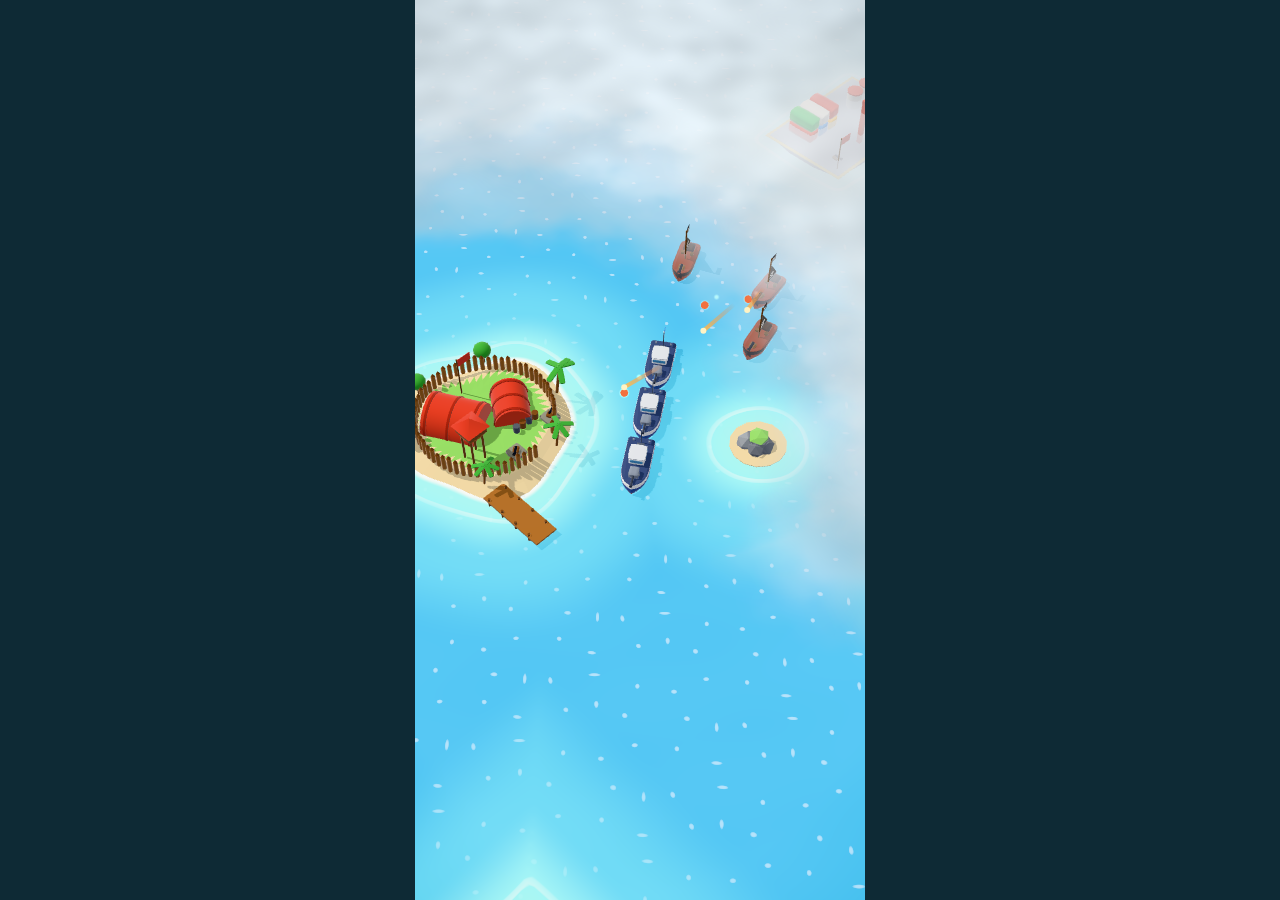
==== commit c6f957ea: "Gameplay video page and share image 69-second portrait gameplay video (1080x1920, with sound) at vid" ====
--- a/index.html
+++ b/index.html
@@ -7,6 +7,16 @@
 <meta name="apple-mobile-web-app-capable" content="yes">
 <meta name="theme-color" content="#1f9fc0">
 <title>Harbor Front</title>
+<meta name="description" content="Defend the harbor, upgrade your gunboats and push the front line out to sea. A browser prototype.">
+<meta property="og:type" content="website">
+<meta property="og:title" content="Harbor Front">
+<meta property="og:description" content="Defend the harbor, upgrade your gunboats and push the front line out to sea. A browser prototype.">
+<meta property="og:url" content="https://chrisli328.github.io/harbor-front/">
+<meta property="og:image" content="https://chrisli328.github.io/harbor-front/img/share.jpg">
+<meta property="og:image:width" content="1200">
+<meta property="og:image:height" content="630">
+<meta name="twitter:card" content="summary_large_image">
+<meta name="twitter:image" content="https://chrisli328.github.io/harbor-front/img/share.jpg">
 <link rel="stylesheet" href="css/game.css">
 <script type="importmap">{ "imports": { "three": "./vendor/three.module.js" } }</script>
 <link rel="modulepreload" href="vendor/three.module.js">
